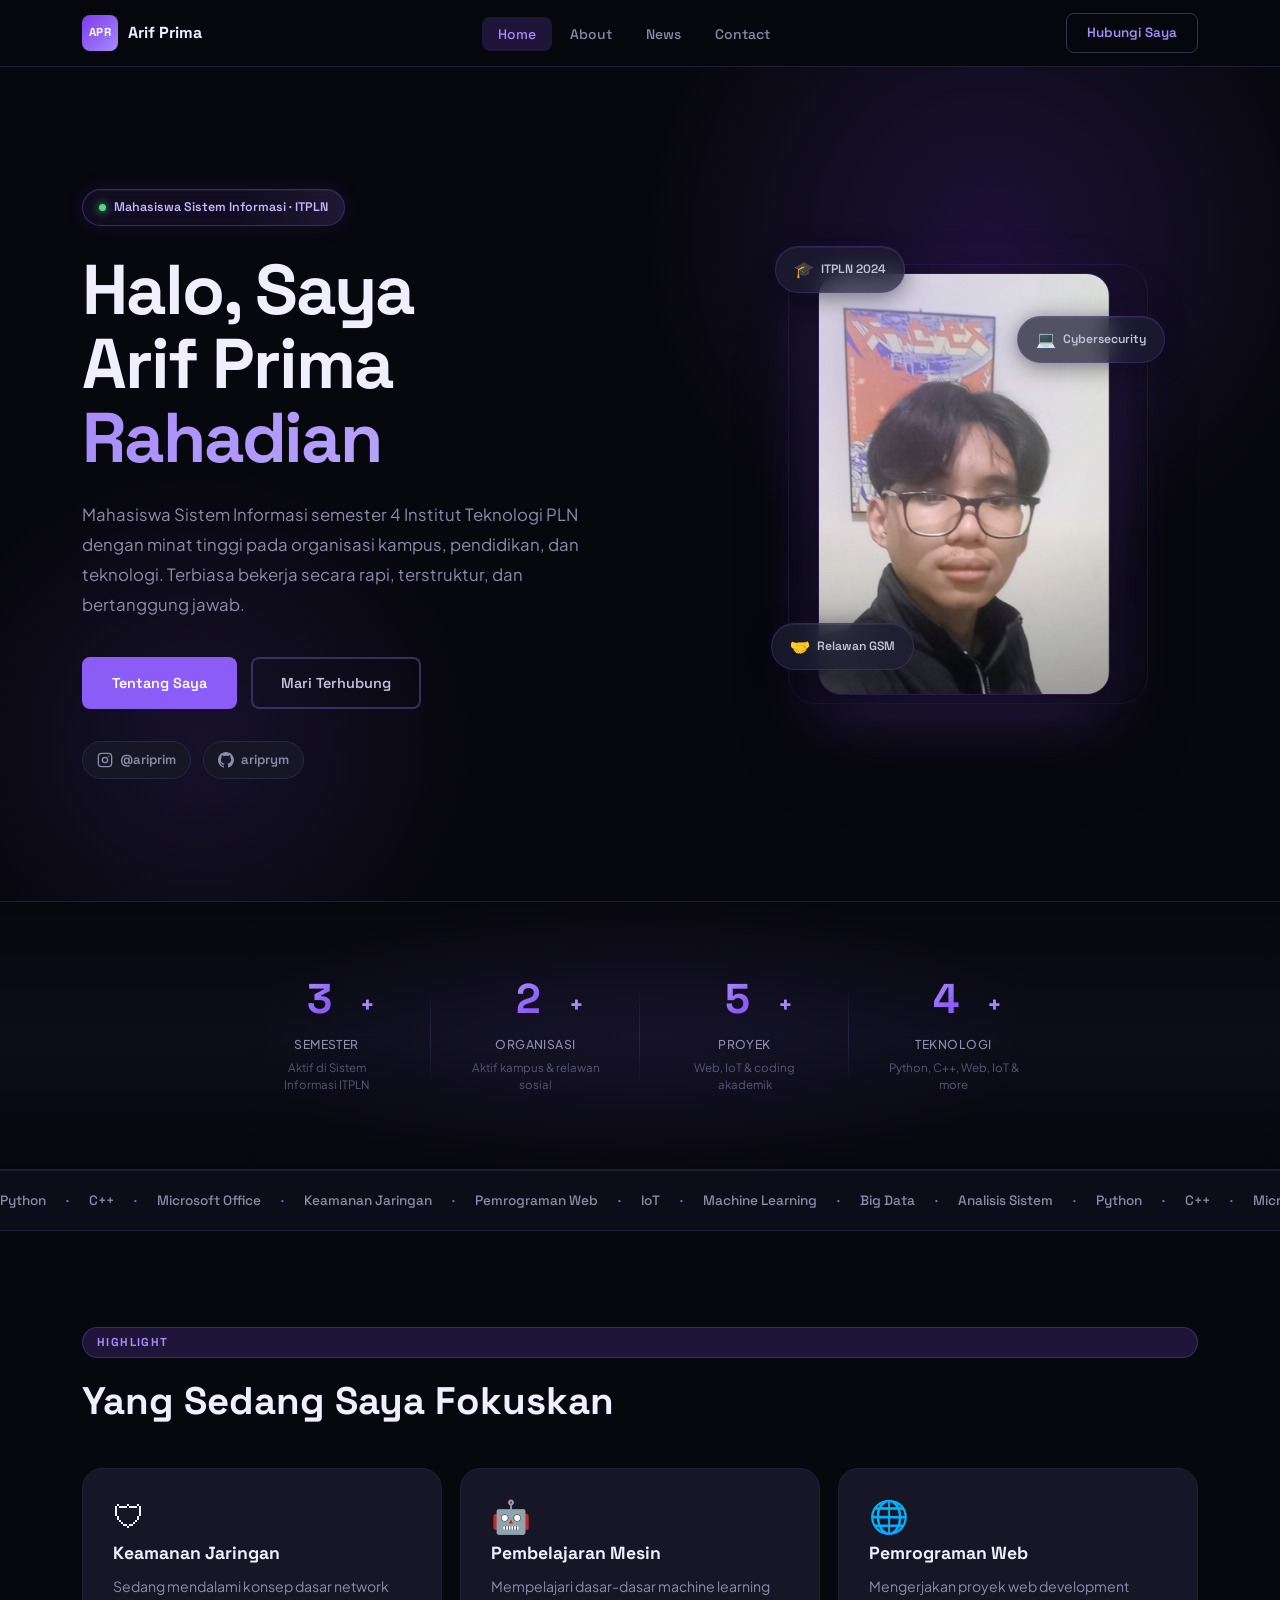
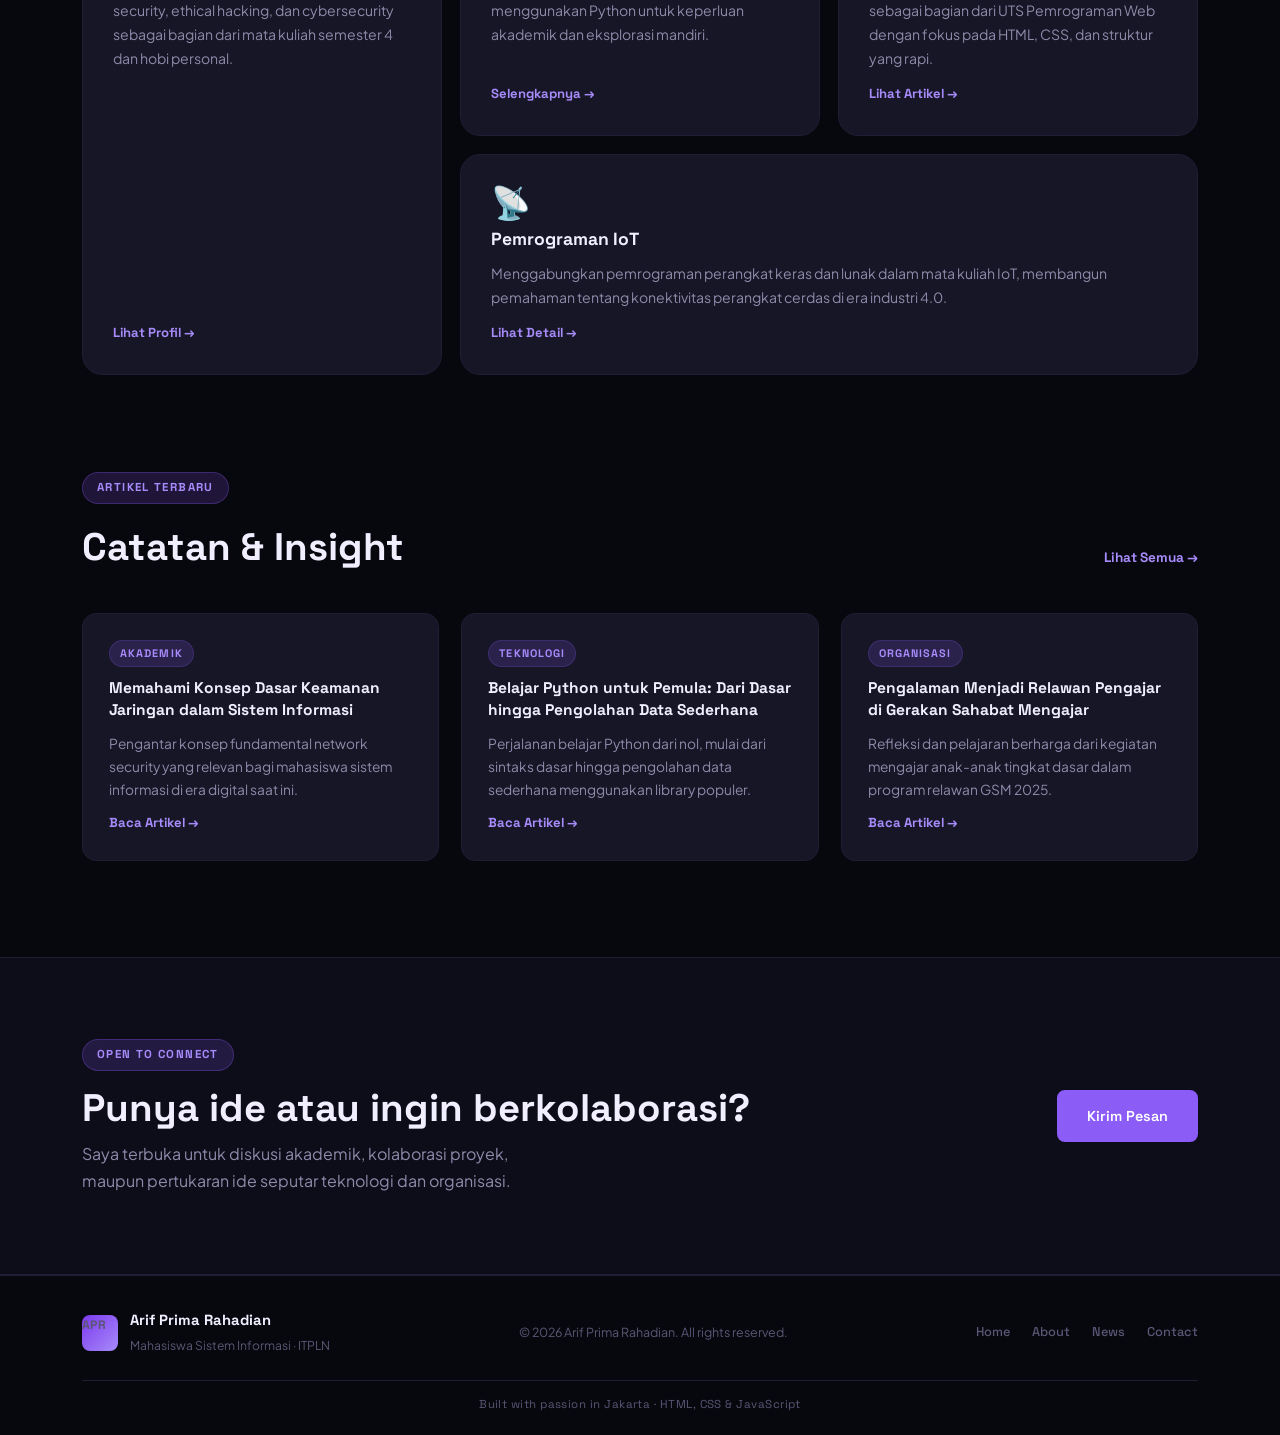
==== index.html @ fb3cb08e "Initial portfolio deployment" ====
<!DOCTYPE html>
<html lang="id">
<head>
  <meta charset="UTF-8" />
  <meta name="viewport" content="width=device-width, initial-scale=1.0" />
  <meta name="description" content="Personal website Arif Prima Rahadian — Mahasiswa Sistem Informasi ITPLN. Portfolio, artikel teknologi, dan kontak." />
  <meta name="keywords" content="Arif Prima Rahadian, Sistem Informasi, ITPLN, Cybersecurity, Web Development, Portfolio" />
  <meta name="author" content="Arif Prima Rahadian" />
  <meta name="theme-color" content="#8b5cf6" />
  <meta property="og:title" content="Arif Prima Rahadian — Personal Profile" />
  <meta property="og:description" content="Mahasiswa Sistem Informasi ITPLN dengan minat pada cybersecurity, IoT, dan web development." />
  <meta property="og:type" content="website" />
  <title>Arif Prima Rahadian — Personal Profile</title>
  <link rel="stylesheet" href="style.css" />
  <link rel="preconnect" href="https://fonts.googleapis.com" />
  <link rel="preconnect" href="https://fonts.gstatic.com" crossorigin />
  <link href="https://fonts.googleapis.com/css2?family=Plus+Jakarta+Sans:ital,wght@0,300;0,400;0,500;0,600;0,700;0,800;1,400&family=Space+Grotesk:wght@300;400;500;600;700&display=swap" rel="stylesheet" />
  <link rel="icon" href="data:image/svg+xml,%3Csvg xmlns='http://www.w3.org/2000/svg' viewBox='0 0 100 100'%3E%3Crect width='100' height='100' rx='20' fill='%238b5cf6'/%3E%3Ctext x='50' y='68' text-anchor='middle' font-family='Arial,sans-serif' font-weight='700' font-size='42' fill='%23fff'%3EAPR%3C/text%3E%3C/svg%3E" />
</head>
<body>

  <nav class="navbar">
    <div class="nav-container">
      <a href="index.html" class="nav-brand">
        <span class="brand-icon">APR</span>
        <span class="brand-name">Arif Prima</span>
      </a>
      <ul class="nav-menu" id="navMenu">
        <li><a href="index.html" class="nav-link active">Home</a></li>
        <li><a href="about.html" class="nav-link">About</a></li>
        <li><a href="news.html" class="nav-link">News</a></li>
        <li><a href="contact.html" class="nav-link">Contact</a></li>
      </ul>
      <div class="nav-actions">
        <a href="contact.html" class="nav-btn">Hubungi Saya</a>
        <button class="menu-toggle" id="menuToggle" aria-label="Toggle menu" aria-expanded="false">
          <span></span>
          <span></span>
          <span></span>
        </button>
      </div>
    </div>
  </nav>

  <main>

    <section class="hero">
      <div class="hero-container">
        <div class="hero-left">
          <div class="hero-badge">
            <span class="badge-dot"></span>
            Mahasiswa Sistem Informasi &middot; ITPLN
          </div>
          <h1 class="hero-heading">
            <span class="hero-name">Halo, Saya</span>
            <span class="hero-name">Arif Prima</span>
            <span class="hero-name-accent">Rahadian</span>
          </h1>
          <p class="hero-bio">
            Mahasiswa Sistem Informasi semester 4 Institut Teknologi PLN dengan minat tinggi pada organisasi kampus, pendidikan, dan teknologi. Terbiasa bekerja secara rapi, terstruktur, dan bertanggung jawab.
          </p>
          <div class="hero-cta">
            <a href="about.html" class="btn-primary">Tentang Saya</a>
            <a href="contact.html" class="btn-outline">Mari Terhubung</a>
          </div>
          <div class="hero-social">
            <a href="https://www.instagram.com/ariprim/" target="_blank" rel="noopener noreferrer" class="social-chip" aria-label="Instagram @ariprim">
              <svg width="16" height="16" viewBox="0 0 24 24" fill="none" stroke="currentColor" stroke-width="2"><rect x="2" y="2" width="20" height="20" rx="5" ry="5"/><circle cx="12" cy="12" r="4"/><circle cx="17.5" cy="6.5" r="1" fill="currentColor" stroke="none"/></svg>
              @ariprim
            </a>
            <a href="https://github.com/ariprym" target="_blank" rel="noopener noreferrer" class="social-chip" aria-label="GitHub ariprym">
              <svg width="16" height="16" viewBox="0 0 24 24" fill="currentColor"><path d="M12 0C5.374 0 0 5.373 0 12c0 5.302 3.438 9.8 8.207 11.387.599.111.793-.261.793-.577v-2.234c-3.338.726-4.033-1.416-4.033-1.416-.546-1.387-1.333-1.756-1.333-1.756-1.089-.745.083-.729.083-.729 1.205.084 1.839 1.237 1.839 1.237 1.07 1.834 2.807 1.304 3.492.997.107-.775.418-1.305.762-1.604-2.665-.305-5.467-1.334-5.467-5.931 0-1.311.469-2.381 1.236-3.221-.124-.303-.535-1.524.117-3.176 0 0 1.008-.322 3.301 1.23A11.509 11.509 0 0 1 12 5.803c1.02.005 2.047.138 3.006.404 2.291-1.552 3.297-1.23 3.297-1.23.653 1.653.242 2.874.118 3.176.77.84 1.235 1.911 1.235 3.221 0 4.609-2.807 5.624-5.479 5.921.43.372.823 1.102.823 2.222v3.293c0 .319.192.694.801.576C20.566 21.797 24 17.3 24 12c0-6.627-5.373-12-12-12z"/></svg>
              ariprym
            </a>
          </div>
        </div>
        <div class="hero-right">
          <div class="hero-card-wrap">
            <div class="profile-image-box">
              <img src="profile.jpeg" alt="Foto Arif Prima Rahadian">
            </div>
            <div class="floating-card fc-1">
              <span>&#127891;</span> ITPLN 2024
            </div>
            <div class="floating-card fc-2">
              <span>&#128187;</span> Cybersecurity
            </div>
            <div class="floating-card fc-3">
              <span>&#129309;</span> Relawan GSM
            </div>
          </div>
        </div>
      </div>
    </section>

    <!-- ── STATS SECTION ── -->
    <section class="stats-section" aria-label="Statistik singkat">
      <div class="stats-grid">

        <div class="stat-item">
          <div>
            <span class="stat-number" data-target="4">0</span><span class="stat-suffix">+</span>
          </div>
          <span class="stat-label">Semester</span>
          <span class="stat-desc">Aktif di Sistem Informasi ITPLN</span>
        </div>

        <div class="stat-item">
          <div>
            <span class="stat-number" data-target="3">0</span><span class="stat-suffix">+</span>
          </div>
          <span class="stat-label">Organisasi</span>
          <span class="stat-desc">Aktif kampus &amp; relawan sosial</span>
        </div>

        <div class="stat-item">
          <div>
            <span class="stat-number" data-target="6">0</span><span class="stat-suffix">+</span>
          </div>
          <span class="stat-label">Proyek</span>
          <span class="stat-desc">Web, IoT &amp; coding akademik</span>
        </div>

        <div class="stat-item">
          <div>
            <span class="stat-number" data-target="5">0</span><span class="stat-suffix">+</span>
          </div>
          <span class="stat-label">Teknologi</span>
          <span class="stat-desc">Python, C++, Web, IoT &amp; more</span>
        </div>

      </div>
    </section>

    <section class="marquee-section" aria-label="Skill marquee" aria-hidden="true">
      <div class="marquee-track">
        <div class="marquee-inner">
          <span>Python</span><span class="mx">&middot;</span>
          <span>C++</span><span class="mx">&middot;</span>
          <span>Microsoft Office</span><span class="mx">&middot;</span>
          <span>Keamanan Jaringan</span><span class="mx">&middot;</span>
          <span>Pemrograman Web</span><span class="mx">&middot;</span>
          <span>IoT</span><span class="mx">&middot;</span>
          <span>Machine Learning</span><span class="mx">&middot;</span>
          <span>Big Data</span><span class="mx">&middot;</span>
          <span>Analisis Sistem</span><span class="mx">&middot;</span>
          <span>Python</span><span class="mx">&middot;</span>
          <span>C++</span><span class="mx">&middot;</span>
          <span>Microsoft Office</span><span class="mx">&middot;</span>
          <span>Keamanan Jaringan</span><span class="mx">&middot;</span>
          <span>Pemrograman Web</span><span class="mx">&middot;</span>
          <span>IoT</span><span class="mx">&middot;</span>
          <span>Machine Learning</span><span class="mx">&middot;</span>
          <span>Big Data</span><span class="mx">&middot;</span>
          <span>Analisis Sistem</span><span class="mx">&middot;</span>
        </div>
      </div>
    </section>

    <section class="highlight-section">
      <div class="section-wrap">
        <div class="section-label-row">
          <span class="section-tag">Highlight</span>
          <h2 class="section-title">Yang Sedang Saya Fokuskan</h2>
        </div>
        <div class="highlight-grid">
          <div class="hl-card hl-big">
            <div class="hl-icon">&#128737;</div>
            <h3>Keamanan Jaringan</h3>
            <p>Sedang mendalami konsep dasar network security, ethical hacking, dan cybersecurity sebagai bagian dari mata kuliah semester 4 dan hobi personal.</p>
            <a href="about.html" class="card-arrow">Lihat Profil &rarr;</a>
          </div>
          <div class="hl-card">
            <div class="hl-icon">&#129302;</div>
            <h3>Pembelajaran Mesin</h3>
            <p>Mempelajari dasar-dasar machine learning menggunakan Python untuk keperluan akademik dan eksplorasi mandiri.</p>
            <a href="about.html" class="card-arrow">Selengkapnya &rarr;</a>
          </div>
          <div class="hl-card">
            <div class="hl-icon">&#127760;</div>
            <h3>Pemrograman Web</h3>
            <p>Mengerjakan proyek web development sebagai bagian dari UTS Pemrograman Web dengan fokus pada HTML, CSS, dan struktur yang rapi.</p>
            <a href="news.html" class="card-arrow">Lihat Artikel &rarr;</a>
          </div>
          <div class="hl-card hl-wide">
            <div class="hl-icon">&#128225;</div>
            <h3>Pemrograman IoT</h3>
            <p>Menggabungkan pemrograman perangkat keras dan lunak dalam mata kuliah IoT, membangun pemahaman tentang konektivitas perangkat cerdas di era industri 4.0.</p>
            <a href="about.html" class="card-arrow">Lihat Detail &rarr;</a>
          </div>
        </div>
      </div>
    </section>

    <section class="news-home-section">
      <div class="section-wrap">
        <div class="section-label-row with-link">
          <div>
            <span class="section-tag">Artikel Terbaru</span>
            <h2 class="section-title">Catatan &amp; Insight</h2>
          </div>
          <a href="news.html" class="link-all">Lihat Semua &rarr;</a>
        </div>
        <div class="news-home-grid">
          <article class="news-mini-card">
            <span class="news-tag">Akademik</span>
            <h4>Memahami Konsep Dasar Keamanan Jaringan dalam Sistem Informasi</h4>
            <p>Pengantar konsep fundamental network security yang relevan bagi mahasiswa sistem informasi di era digital saat ini.</p>
            <a href="news-detail.html" class="read-more">Baca Artikel &rarr;</a>
          </article>
          <article class="news-mini-card">
            <span class="news-tag">Teknologi</span>
            <h4>Belajar Python untuk Pemula: Dari Dasar hingga Pengolahan Data Sederhana</h4>
            <p>Perjalanan belajar Python dari nol, mulai dari sintaks dasar hingga pengolahan data sederhana menggunakan library populer.</p>
            <a href="news-detail.html" class="read-more">Baca Artikel &rarr;</a>
          </article>
          <article class="news-mini-card">
            <span class="news-tag">Organisasi</span>
            <h4>Pengalaman Menjadi Relawan Pengajar di Gerakan Sahabat Mengajar</h4>
            <p>Refleksi dan pelajaran berharga dari kegiatan mengajar anak-anak tingkat dasar dalam program relawan GSM 2025.</p>
            <a href="news-detail.html" class="read-more">Baca Artikel &rarr;</a>
          </article>
        </div>
      </div>
    </section>

    <section class="cta-band">
      <div class="cta-band-inner">
        <div>
          <span class="section-tag">Open to Connect</span>
          <h2>Punya ide atau ingin berkolaborasi?</h2>
          <p>Saya terbuka untuk diskusi akademik, kolaborasi proyek, maupun pertukaran ide seputar teknologi dan organisasi.</p>
        </div>
        <a href="contact.html" class="btn-primary">Kirim Pesan</a>
      </div>
    </section>

  </main>

  <footer class="footer">
    <div class="footer-container">
      <div class="footer-main">
        <div class="footer-brand">
          <span class="brand-icon">APR</span>
          <div>
            <strong>Arif Prima Rahadian</strong>
            <span>Mahasiswa Sistem Informasi &middot; ITPLN</span>
          </div>
        </div>
        <p class="footer-copy" id="footerCopy">&copy; 2026 Arif Prima Rahadian. All rights reserved.</p>
        <nav class="footer-nav" aria-label="Footer navigation">
          <a href="index.html">Home</a>
          <a href="about.html">About</a>
          <a href="news.html">News</a>
          <a href="contact.html">Contact</a>
        </nav>
      </div>
      <div class="footer-divider"></div>
      <div class="footer-bottom">
        <span class="footer-tagline">Built with passion in Jakarta &middot; HTML, CSS &amp; JavaScript</span>
      </div>
    </div>
  </footer>

  <script>
    (function () {
      'use strict';

      /* ── Mobile menu toggle ── */
      var menuToggle = document.getElementById('menuToggle');
      var navMenu    = document.getElementById('navMenu');

      if (menuToggle && navMenu) {
        menuToggle.addEventListener('click', function () {
          var isOpen = navMenu.classList.toggle('nav-menu-open');
          menuToggle.classList.toggle('menu-toggle-active');
          menuToggle.setAttribute('aria-expanded', isOpen ? 'true' : 'false');
        });

        navMenu.querySelectorAll('.nav-link').forEach(function (link) {
          link.addEventListener('click', function () {
            navMenu.classList.remove('nav-menu-open');
            menuToggle.classList.remove('menu-toggle-active');
            menuToggle.setAttribute('aria-expanded', 'false');
          });
        });

        /* Close menu on outside click */
        document.addEventListener('click', function (e) {
          if (!navMenu.contains(e.target) && !menuToggle.contains(e.target)) {
            navMenu.classList.remove('nav-menu-open');
            menuToggle.classList.remove('menu-toggle-active');
            menuToggle.setAttribute('aria-expanded', 'false');
          }
        });
      }

      /* ── Dynamic footer year ── */
      var yearEl = document.getElementById('footerCopy');
      if (yearEl) {
        yearEl.innerHTML = '&copy; ' + new Date().getFullYear() + ' Arif Prima Rahadian. All rights reserved.';
      }

      /* ── Animated stats counter ── */
      (function () {
        var counters = document.querySelectorAll('.stat-number[data-target]');
        if (!counters.length) return;

        var animated = false;

        function easeOut(t) { return 1 - Math.pow(1 - t, 3); }

        function animateCounter(el) {
          var target = parseInt(el.getAttribute('data-target'), 10);
          var duration = 1400;
          var start = null;

          function step(ts) {
            if (!start) start = ts;
            var elapsed = ts - start;
            var progress = Math.min(elapsed / duration, 1);
            el.textContent = Math.floor(easeOut(progress) * target);
            if (progress < 1) requestAnimationFrame(step);
            else el.textContent = target;
          }
          requestAnimationFrame(step);
        }

        function runCounters() {
          if (animated) return;
          animated = true;
          counters.forEach(function (el, i) {
            setTimeout(function () { animateCounter(el); }, i * 120);
          });
        }

        /* Trigger on IntersectionObserver — fires when stats section enters viewport */
        var section = document.querySelector('.stats-section');
        if (section && 'IntersectionObserver' in window) {
          var observer = new IntersectionObserver(function (entries) {
            if (entries[0].isIntersecting) {
              runCounters();
              observer.disconnect();
            }
          }, { threshold: 0.4 });
          observer.observe(section);
        } else {
          /* Fallback: run immediately */
          runCounters();
        }
      }());

    }());
  </script>

</body>
</html>
---- style.css ----
/* ============================================
   ARIF PRIMA RAHADIAN — PERSONAL WEBSITE
   Audited & Production-Ready — v2.0
   ============================================ */

/* ============================================
   ROOT VARIABLES
   ============================================ */
:root {
  --bg-900: #07070e;
  --bg-800: #0d0d1a;
  --bg-700: #121220;
  --bg-card: #161626;
  --bg-card-hover: #1b1b2e;
  --bg-elevated: #1e1e33;

  --purple-600: #7c3aed;
  --purple-500: #8b5cf6;
  --purple-400: #a78bfa;
  --purple-300: #c4b5fd;
  --purple-glow: rgba(139, 92, 246, 0.18);
  --purple-glow-strong: rgba(139, 92, 246, 0.35);

  --border: #1e1e35;
  --border-mid: #272744;
  --border-light: #32325a;

  --text-100: #f1eeff;
  --text-200: #c4c0dc;
  --text-300: #8f8aaa;
  --text-400: #5a5675;

  --font-head: 'Space Grotesk', sans-serif;
  --font-body: 'Plus Jakarta Sans', sans-serif;

  --r-sm: 8px;
  --r-md: 14px;
  --r-lg: 20px;
  --r-xl: 28px;
  --r-full: 9999px;

  --shadow-card: 0 4px 32px rgba(0,0,0,0.5);
  --shadow-purple: 0 0 40px rgba(139, 92, 246, 0.25);
  --transition: all 0.22s cubic-bezier(0.4, 0, 0.2, 1);
}

/* ============================================
   RESET & BASE
   ============================================ */
*, *::before, *::after {
  box-sizing: border-box;
  margin: 0;
  padding: 0;
}

html { scroll-behavior: smooth; }

body {
  background: var(--bg-900);
  color: var(--text-100);
  font-family: var(--font-body);
  font-size: 16px;
  line-height: 1.7;
  -webkit-font-smoothing: antialiased;
  -moz-osx-font-smoothing: grayscale;
  overflow-x: hidden;
}

a { color: inherit; text-decoration: none; }
ul { list-style: none; }
img { max-width: 100%; display: block; }
button { cursor: pointer; border: none; background: none; font-family: var(--font-body); }

h1, h2, h3, h4, h5 {
  font-family: var(--font-head);
  line-height: 1.18;
  color: var(--text-100);
}

em {
  font-style: italic;
  color: var(--purple-400);
}

code {
  font-family: 'Courier New', monospace;
  font-size: 0.87em;
  color: var(--purple-300);
  background: var(--bg-elevated);
  border: 1px solid var(--border-mid);
  padding: 2px 7px;
  border-radius: 5px;
}

/* ============================================
   KEYFRAME ANIMATIONS
   ============================================ */
@keyframes fadeInUp {
  from { opacity: 0; transform: translateY(16px); }
  to   { opacity: 1; transform: translateY(0); }
}

@keyframes pulse-dot {
  0%, 100% { opacity: 1; }
  50%       { opacity: 0.4; }
}

@keyframes spin-ring {
  to { transform: rotate(360deg); }
}

@keyframes float-y {
  0%, 100% { transform: translateY(0px); }
  50%       { transform: translateY(-9px); }
}

@keyframes marquee-scroll {
  0%   { transform: translateX(0); }
  100% { transform: translateX(-50%); }
}

/* Hero float animation — subtle, 6s, gentle lift */
@keyframes hero-float {
  0%, 100% { transform: translateY(0px); }
  50%       { transform: translateY(-10px); }
}

/* Glow pulse — breathing effect on the glow ring */
@keyframes glow-breathe {
  0%, 100% { opacity: 0.55; transform: scale(1); }
  50%       { opacity: 0.85; transform: scale(1.04); }
}

/* Hero entrance stagger */
@keyframes hero-slide-in {
  from { opacity: 0; transform: translateX(28px); }
  to   { opacity: 1; transform: translateX(0); }
}

/* Shimmer sweep for badge */
@keyframes badge-shimmer {
  0%   { background-position: -200% center; }
  100% { background-position: 200% center; }
}

/* ============================================
   LAYOUT WRAPPER
   ============================================ */
.section-wrap {
  max-width: 1180px;
  margin: 0 auto;
  padding: 0 32px;
}

/* ============================================
   BUTTONS
   ============================================ */
.btn-primary {
  display: inline-flex;
  align-items: center;
  justify-content: center;
  gap: 8px;
  padding: 12px 28px;
  background: var(--purple-500);
  color: #fff;
  font-family: var(--font-head);
  font-weight: 600;
  font-size: 0.9rem;
  border-radius: var(--r-sm);
  border: 2px solid var(--purple-500);
  transition: var(--transition);
  cursor: pointer;
  text-decoration: none;
}

.btn-primary:hover {
  background: var(--purple-400);
  border-color: var(--purple-400);
  transform: translateY(-2px);
  box-shadow: var(--shadow-purple);
  color: #fff;
}

.btn-primary:active { transform: translateY(0); }

.btn-outline {
  display: inline-flex;
  align-items: center;
  justify-content: center;
  gap: 8px;
  padding: 12px 28px;
  background: transparent;
  color: var(--text-200);
  font-family: var(--font-head);
  font-weight: 600;
  font-size: 0.9rem;
  border-radius: var(--r-sm);
  border: 2px solid var(--border-light);
  transition: var(--transition);
  cursor: pointer;
  text-decoration: none;
}

.btn-outline:hover {
  border-color: var(--purple-500);
  color: var(--purple-400);
  background: var(--purple-glow);
}

.btn-outline:active { transform: translateY(0); }

.btn-outline:disabled {
  opacity: 0.5;
  cursor: not-allowed;
}

/* ============================================
   LABELS & TAGS
   ============================================ */
.section-tag {
  display: inline-block;
  font-family: var(--font-head);
  font-size: 0.72rem;
  font-weight: 700;
  letter-spacing: 0.12em;
  text-transform: uppercase;
  color: var(--purple-400);
  background: var(--purple-glow);
  border: 1px solid rgba(139, 92, 246, 0.28);
  padding: 5px 14px;
  border-radius: var(--r-full);
  margin-bottom: 14px;
}

.section-title {
  font-size: clamp(1.75rem, 3vw, 2.5rem);
  color: var(--text-100);
  margin-top: 6px;
}

/* Section label row */
.section-label-row {
  margin-bottom: 44px;
  display: flex;
  flex-direction: column;
  position: relative;
}

.section-label-row.with-link {
  flex-direction: row;
  justify-content: space-between;
  align-items: flex-end;
}

/* link-all */
.link-all {
  font-family: var(--font-head);
  font-size: 0.85rem;
  font-weight: 700;
  color: var(--purple-400);
  transition: var(--transition);
  align-self: flex-end;
  white-space: nowrap;
}

.link-all:hover { color: var(--purple-300); }

.news-tag {
  display: inline-block;
  font-family: var(--font-head);
  font-size: 0.68rem;
  font-weight: 700;
  letter-spacing: 0.1em;
  text-transform: uppercase;
  color: var(--purple-400);
  background: var(--purple-glow);
  padding: 3px 10px;
  border-radius: var(--r-full);
  width: fit-content;
  border: 1px solid rgba(139,92,246,0.2);
}

/* ============================================
   NAVBAR
   ============================================ */
.navbar {
  position: sticky;
  top: 0;
  z-index: 999;
  background: rgba(7, 7, 14, 0.88);
  backdrop-filter: blur(22px);
  -webkit-backdrop-filter: blur(22px);
  border-bottom: 1px solid var(--border);
}

.nav-container {
  max-width: 1180px;
  margin: 0 auto;
  padding: 0 32px;
  height: 66px;
  display: flex;
  align-items: center;
  justify-content: space-between;
  gap: 24px;
}

.nav-brand {
  display: flex;
  align-items: center;
  gap: 10px;
  flex-shrink: 0;
  text-decoration: none;
}

.brand-icon {
  width: 36px;
  height: 36px;
  background: linear-gradient(135deg, var(--purple-600), var(--purple-400));
  border-radius: var(--r-sm);
  display: flex;
  align-items: center;
  justify-content: center;
  font-family: var(--font-head);
  font-size: 0.72rem;
  font-weight: 700;
  color: #fff;
  letter-spacing: 0.04em;
  flex-shrink: 0;
}

.brand-name {
  font-family: var(--font-head);
  font-size: 1rem;
  font-weight: 700;
  color: var(--text-100);
  transition: var(--transition);
}

.nav-brand:hover .brand-name { color: var(--purple-400); }

.nav-menu {
  display: flex;
  align-items: center;
  gap: 2px;
  flex: 1;
  justify-content: center;
}

.nav-link {
  font-family: var(--font-head);
  font-size: 0.87rem;
  font-weight: 500;
  color: var(--text-300);
  padding: 8px 16px;
  border-radius: var(--r-sm);
  transition: var(--transition);
  text-decoration: none;
}

.nav-link:hover {
  color: var(--text-100);
  background: var(--bg-card);
}

.nav-link.active {
  color: var(--purple-400);
  background: var(--purple-glow);
}

.nav-actions {
  display: flex;
  align-items: center;
  gap: 14px;
  flex-shrink: 0;
}

.nav-btn {
  font-family: var(--font-head);
  font-size: 0.84rem;
  font-weight: 600;
  color: var(--purple-400);
  padding: 8px 20px;
  border: 1.5px solid var(--border-light);
  border-radius: var(--r-sm);
  white-space: nowrap;
  transition: var(--transition);
  text-decoration: none;
}

.nav-btn:hover {
  background: var(--purple-500);
  border-color: var(--purple-500);
  color: #fff;
  box-shadow: var(--shadow-purple);
}

/* ============================================
   MOBILE MENU TOGGLE
   ============================================ */
.menu-toggle {
  display: none;
  flex-direction: column;
  justify-content: center;
  gap: 5px;
  width: 36px;
  height: 36px;
  padding: 6px;
  border-radius: var(--r-sm);
  border: 1.5px solid var(--border-mid);
  background: transparent;
  transition: var(--transition);
  flex-shrink: 0;
}

.menu-toggle:hover {
  border-color: var(--purple-500);
  background: var(--purple-glow);
}

.menu-toggle span {
  display: block;
  width: 100%;
  height: 2px;
  background: var(--text-200);
  border-radius: 2px;
  transition: var(--transition);
  transform-origin: center;
}

.menu-toggle-active span:nth-child(1) { transform: translateY(7px) rotate(45deg); }
.menu-toggle-active span:nth-child(2) { opacity: 0; transform: scaleX(0); }
.menu-toggle-active span:nth-child(3) { transform: translateY(-7px) rotate(-45deg); }

/* ============================================
   HERO SECTION
   ============================================ */
.hero {
  min-height: calc(100vh - 66px);
  display: flex;
  align-items: center;
  position: relative;
  overflow: hidden;
}

.hero::before {
  content: '';
  position: absolute;
  top: -180px;
  right: -60px;
  width: 700px;
  height: 700px;
  background: radial-gradient(circle, rgba(124,58,237,0.18) 0%, rgba(139,92,246,0.06) 45%, transparent 70%);
  pointer-events: none;
  z-index: 0;
  animation: glow-breathe 8s ease-in-out infinite;
}

.hero::after {
  content: '';
  position: absolute;
  bottom: -120px;
  left: -80px;
  width: 560px;
  height: 560px;
  background: radial-gradient(circle, rgba(139,92,246,0.12) 0%, transparent 70%);
  pointer-events: none;
  z-index: 0;
}

.hero-container {
  max-width: 1180px;
  margin: 0 auto;
  padding: 80px 32px;
  display: grid;
  grid-template-columns: 1fr 460px;
  gap: 80px;
  align-items: center;
  width: 100%;
  position: relative;
  z-index: 1;
}

.hero-badge {
  display: inline-flex;
  align-items: center;
  gap: 8px;
  font-family: var(--font-head);
  font-size: 0.78rem;
  font-weight: 600;
  color: var(--purple-300);
  background: rgba(139, 92, 246, 0.08);
  border: 1px solid rgba(139,92,246,0.35);
  padding: 7px 16px;
  border-radius: var(--r-full);
  margin-bottom: 28px;
  width: fit-content;
  backdrop-filter: blur(12px);
  -webkit-backdrop-filter: blur(12px);
  box-shadow: 0 0 20px rgba(139,92,246,0.12), inset 0 1px 0 rgba(255,255,255,0.05);
  position: relative;
  overflow: hidden;
}

.hero-badge::after {
  content: '';
  position: absolute;
  inset: 0;
  background: linear-gradient(
    105deg,
    transparent 30%,
    rgba(196,181,253,0.07) 50%,
    transparent 70%
  );
  background-size: 200% 100%;
  animation: badge-shimmer 4s ease-in-out infinite;
  pointer-events: none;
}

.badge-dot {
  width: 7px;
  height: 7px;
  background: #4ade80;
  border-radius: 50%;
  box-shadow: 0 0 8px #4ade80;
  animation: pulse-dot 2s ease-in-out infinite;
  flex-shrink: 0;
}

.hero-heading {
  font-size: clamp(2.8rem, 5.5vw, 5rem);
  font-weight: 700;
  letter-spacing: -0.03em;
  line-height: 1.05;
  margin-bottom: 24px;
}

.hero-name { color: var(--text-100); display: block; }

.hero-name-accent {
  background: linear-gradient(135deg, var(--purple-400), var(--purple-300));
  -webkit-background-clip: text;
  -webkit-text-fill-color: transparent;
  background-clip: text;
  display: block;
}

.hero-bio {
  font-size: 1.05rem;
  color: var(--text-300);
  max-width: 520px;
  line-height: 1.8;
  margin-bottom: 36px;
}

.hero-cta {
  display: flex;
  gap: 14px;
  flex-wrap: wrap;
  margin-bottom: 32px;
}

.hero-social {
  display: flex;
  gap: 12px;
  flex-wrap: wrap;
}

.social-chip {
  display: inline-flex;
  align-items: center;
  gap: 7px;
  font-family: var(--font-head);
  font-size: 0.82rem;
  font-weight: 600;
  color: var(--text-300);
  background: var(--bg-card);
  border: 1px solid var(--border-mid);
  padding: 7px 14px;
  border-radius: var(--r-full);
  transition: var(--transition);
  text-decoration: none;
}

.social-chip:hover {
  border-color: var(--purple-500);
  color: var(--purple-400);
  background: var(--purple-glow);
}

.social-chip svg { flex-shrink: 0; }

/* Hero right card */
.hero-right {
  position: relative;
  display: flex;
  justify-content: center;
  align-items: center;
}

.hero-card-wrap {
  position: relative;
  padding: 48px 56px 48px 48px;
}

/* Outer glow ring behind the photo */
.hero-card-wrap::before {
  content: '';
  position: absolute;

  top: 50%;
  left: 50%;
  transform: translate(-50%, -50%);

  width: 320px;
  height: 400px;

  border-radius: 24px;

  background: radial-gradient(
    ellipse at center,
    rgba(139,92,246,0.28) 0%,
    transparent 70%
  );

  filter: blur(28px);

  z-index: 0;

  animation: glow-breathe 6s ease-in-out infinite;

  pointer-events: none;
}

/* Grid transparan belakang */
.hero-card-wrap::after {
  content: '';
  position: absolute;

  top: 50%;
  left: 50%;

  transform: translate(-50%, -50%);

  width: 360px;
  height: 440px;

  border-radius: 28px;

  border: 1px solid rgba(139,92,246,0.12);

  z-index: 0;

  pointer-events: none;
}

/* FOTO PROFILE */
.profile-image-box {
  width: 290px;
  height: 420px;

  border-radius: 22px;

  overflow: hidden;

  position: relative;

  z-index: 1;

  margin: auto;

  box-shadow:
    0 0 0 1px rgba(139,92,246,0.18),
    0 8px 24px rgba(0,0,0,0.5),
    0 24px 64px rgba(138,92,246,0.28),
    0 48px 80px rgba(0,0,0,0.4);

  animation:
    hero-float 6s ease-in-out infinite,
    hero-slide-in 0.7s cubic-bezier(0.16, 1, 0.3, 1) both;

  transition: box-shadow 0.4s ease;
}

/* Purple overlay */
.profile-image-box::before {
  content: '';

  position: absolute;

  inset: 0;

  background:
    radial-gradient(
      circle at 25% 20%,
      rgba(139,92,246,0.18),
      transparent 55%
    );

  pointer-events: none;

  z-index: 2;

  border-radius: 22px;
}

/* Bottom vignette */
.profile-image-box::after {
  content: '';

  position: absolute;

  bottom: 0;
  left: 0;
  right: 0;

  height: 40%;

  background:
    linear-gradient(
      to top,
      rgba(7,7,14,0.25),
      transparent
    );

  pointer-events: none;

  z-index: 2;

  border-radius: 0 0 22px 22px;
}

.profile-image-box:hover {
  box-shadow:
    0 0 0 1px rgba(139,92,246,0.3),
    0 8px 24px rgba(0,0,0,0.5),
    0 30px 80px rgba(138,92,246,0.45),
    0 60px 100px rgba(0,0,0,0.4);
}

/* FOTO */
.profile-image-box img {
  width: 100%;
  height: 100%;

  object-fit: cover;

  object-position: center 15%;

  display: block;

  transition:
    transform 0.5s cubic-bezier(0.16, 1, 0.3, 1);

  will-change: transform;
}

.profile-image-box:hover img {
  transform: scale(1.06);
}

.profile-info {
  text-align: center;
  display: flex;
  flex-direction: column;
  gap: 4px;
}

.profile-info strong {
  font-family: var(--font-head);
  font-size: 1.05rem;
  font-weight: 700;
  color: var(--text-100);
}

.profile-info span {
  font-size: 0.82rem;
  color: var(--text-300);
}

.profile-tags {
  display: flex;
  flex-wrap: wrap;
  gap: 8px;
  justify-content: center;
}

.ptag {
  font-family: var(--font-head);
  font-size: 0.72rem;
  font-weight: 600;
  color: var(--purple-300);
  background: var(--purple-glow);
  border: 1px solid rgba(139,92,246,0.25);
  padding: 4px 12px;
  border-radius: var(--r-full);
}

.profile-stats {
  display: flex;
  align-items: center;
  gap: 20px;
  width: 100%;
  justify-content: center;
  padding-top: 16px;
  border-top: 1px solid var(--border);
}

.pstat {
  display: flex;
  flex-direction: column;
  align-items: center;
  gap: 3px;
}

.pstat-num {
  font-family: var(--font-head);
  font-size: 1.6rem;
  font-weight: 700;
  color: var(--purple-400);
  line-height: 1;
}

.pstat-label {
  font-size: 0.72rem;
  color: var(--text-400);
  text-align: center;
}

.pstat-divider {
  width: 1px;
  height: 36px;
  background: var(--border);
  flex-shrink: 0;
}

.floating-card {
  position: absolute;
  background: rgba(30, 30, 51, 0.72);
  border: 1px solid rgba(139,92,246,0.22);
  border-radius: var(--r-full);
  padding: 9px 18px;
  font-family: var(--font-head);
  font-size: 0.76rem;
  font-weight: 600;
  color: var(--text-200);
  white-space: nowrap;
  box-shadow:
    0 4px 24px rgba(0,0,0,0.45),
    0 0 12px rgba(139,92,246,0.1),
    inset 0 1px 0 rgba(255,255,255,0.06);
  display: flex;
  align-items: center;
  gap: 7px;
  animation: float-y 3.5s ease-in-out infinite;
  z-index: 3;
  pointer-events: none;
  backdrop-filter: blur(12px);
  -webkit-backdrop-filter: blur(12px);
}

.floating-card span { font-size: 1rem; }

/* Repositioned to account for new padding on hero-card-wrap */
.fc-1 { top: 20px; left: 4px; animation-delay: 0s; }
.fc-2 { top: 90px; right: 0px; animation-delay: 1.2s; }
.fc-3 { bottom: 72px; left: 0px; animation-delay: 2.4s; }

/* ============================================
   STATS SECTION
   ============================================ */
.stats-section {
  padding: 56px 0;
  position: relative;
  overflow: hidden;
  background: linear-gradient(180deg, var(--bg-900) 0%, var(--bg-800) 50%, var(--bg-900) 100%);
  border-top: 1px solid var(--border);
  border-bottom: 1px solid var(--border);
}

/* Subtle radial glow in background */
.stats-section::before {
  content: '';
  position: absolute;
  top: 50%;
  left: 50%;
  transform: translate(-50%, -50%);
  width: 800px;
  height: 300px;
  background: radial-gradient(ellipse, rgba(139,92,246,0.07) 0%, transparent 70%);
  pointer-events: none;
}

.stats-grid {
  display: grid;
  grid-template-columns: repeat(4, 1fr);
  gap: 0;
  position: relative;
  z-index: 1;
  max-width: 900px;
  margin: 0 auto;
  padding: 0 32px;
}

.stat-item {
  display: flex;
  flex-direction: column;
  align-items: center;
  gap: 6px;
  padding: 20px 16px;
  position: relative;
  text-align: center;
}

/* Vertical divider between items */
.stat-item:not(:last-child)::after {
  content: '';
  position: absolute;
  right: 0;
  top: 20%;
  height: 60%;
  width: 1px;
  background: linear-gradient(to bottom, transparent, var(--border-mid), transparent);
}

.stat-number {
  font-family: var(--font-head);
  font-size: 2.6rem;
  font-weight: 700;
  line-height: 1;
  background: linear-gradient(135deg, var(--purple-300) 0%, var(--purple-500) 60%, #a855f7 100%);
  -webkit-background-clip: text;
  -webkit-text-fill-color: transparent;
  background-clip: text;
  letter-spacing: -0.03em;
  /* Prevent layout shift during count animation */
  min-width: 3ch;
  display: inline-block;
}

.stat-suffix {
  font-family: var(--font-head);
  font-size: 1.5rem;
  font-weight: 700;
  background: linear-gradient(135deg, var(--purple-300), var(--purple-500));
  -webkit-background-clip: text;
  -webkit-text-fill-color: transparent;
  background-clip: text;
  letter-spacing: -0.02em;
  margin-left: 1px;
}

.stat-label {
  font-family: var(--font-body);
  font-size: 0.76rem;
  font-weight: 500;
  color: var(--text-300);
  letter-spacing: 0.04em;
  text-transform: uppercase;
  margin-top: 2px;
}

.stat-desc {
  font-family: var(--font-body);
  font-size: 0.72rem;
  color: var(--text-400);
  line-height: 1.4;
  max-width: 130px;
}

/* Hover lift on each stat */
.stat-item {
  transition: transform 0.25s ease;
  cursor: default;
}

.stat-item:hover {
  transform: translateY(-4px);
}

.stat-item:hover .stat-number,
.stat-item:hover .stat-suffix {
  filter: brightness(1.15);
}

/* Responsive */
@media (max-width: 640px) {
  .stats-grid {
    grid-template-columns: repeat(2, 1fr);
    gap: 0;
  }

  .stat-item:nth-child(2)::after { display: none; }
  .stat-item:nth-child(3) {
    border-top: 1px solid var(--border);
  }
  .stat-item:nth-child(4) {
    border-top: 1px solid var(--border);
  }

  .stat-number { font-size: 2.2rem; }
}

@media (max-width: 380px) {
  .stat-number { font-size: 1.9rem; }
  .stat-label { font-size: 0.68rem; }
}
.marquee-section {
  border-top: 1px solid var(--border);
  border-bottom: 1px solid var(--border);
  background: var(--bg-800);
  overflow: hidden;
  padding: 18px 0;
}

.marquee-track { overflow: hidden; }

.marquee-inner {
  display: flex;
  gap: 20px;
  width: max-content;
  animation: marquee-scroll 28s linear infinite;
}

.marquee-inner span {
  font-family: var(--font-head);
  font-size: 0.85rem;
  font-weight: 500;
  color: var(--text-300);
  white-space: nowrap;
}

.marquee-inner .mx { color: var(--purple-500); }

/* ============================================
   HIGHLIGHT SECTION (HOME)
   ============================================ */
.highlight-section { padding: 96px 0; }

.highlight-grid {
  display: grid;
  grid-template-columns: repeat(3, 1fr);
  grid-template-rows: auto auto;
  gap: 18px;
}

.hl-card {
  background: var(--bg-card);
  border: 1px solid var(--border);
  border-radius: var(--r-lg);
  padding: 30px;
  display: flex;
  flex-direction: column;
  gap: 12px;
  transition: var(--transition);
}

.hl-card:hover {
  background: var(--bg-card-hover);
  border-color: var(--border-light);
  transform: translateY(-4px);
  box-shadow: var(--shadow-card);
}

.hl-card.hl-big { grid-row: span 2; }
.hl-card.hl-wide { grid-column: span 2; }

.hl-icon { font-size: 2rem; line-height: 1; }

.hl-card h3 {
  font-family: var(--font-head);
  font-size: 1.1rem;
  font-weight: 700;
}

.hl-card p {
  font-size: 0.88rem;
  color: var(--text-300);
  flex: 1;
}

.card-arrow {
  font-family: var(--font-head);
  font-size: 0.82rem;
  font-weight: 700;
  color: var(--purple-400);
  transition: var(--transition);
  align-self: flex-start;
  text-decoration: none;
}

.card-arrow:hover {
  color: var(--purple-300);
  letter-spacing: 0.02em;
}

/* ============================================
   NEWS HOME SECTION
   ============================================ */
.news-home-section { padding: 0 0 96px; }

.news-home-grid {
  display: grid;
  grid-template-columns: repeat(3, 1fr);
  gap: 22px;
}

.news-mini-card {
  background: var(--bg-card);
  border: 1px solid var(--border);
  border-radius: var(--r-md);
  padding: 26px;
  display: flex;
  flex-direction: column;
  gap: 10px;
  transition: var(--transition);
}

.news-mini-card:hover {
  background: var(--bg-card-hover);
  border-color: var(--border-light);
  transform: translateY(-3px);
  box-shadow: var(--shadow-card);
}

.news-mini-card h4 {
  font-family: var(--font-head);
  font-size: 0.97rem;
  font-weight: 700;
  line-height: 1.45;
}

.news-mini-card p {
  font-size: 0.86rem;
  color: var(--text-300);
  flex: 1;
}

.read-more {
  font-family: var(--font-head);
  font-size: 0.82rem;
  font-weight: 700;
  color: var(--purple-400);
  transition: var(--transition);
  text-decoration: none;
}

.read-more:hover { color: var(--purple-300); }

/* ============================================
   CTA BAND
   ============================================ */
.cta-band {
  background: var(--bg-800);
  border-top: 1px solid var(--border);
  border-bottom: 1px solid var(--border);
}

.cta-band-inner {
  max-width: 1180px;
  margin: 0 auto;
  padding: 80px 32px;
  display: flex;
  align-items: center;
  justify-content: space-between;
  gap: 40px;
  flex-wrap: wrap;
}

.cta-band-inner h2 {
  font-size: clamp(1.6rem, 3vw, 2.4rem);
  margin-bottom: 10px;
}

.cta-band-inner p {
  color: var(--text-300);
  max-width: 480px;
}

/* ============================================
   FOOTER — IMPROVED
   ============================================ */
.footer {
  background: var(--bg-900);
  border-top: 1px solid var(--border);
}

.footer-container {
  max-width: 1180px;
  margin: 0 auto;
  padding: 0 32px;
}

.footer-main {
  display: flex;
  align-items: center;
  justify-content: space-between;
  flex-wrap: wrap;
  gap: 16px;
  padding: 32px 0 24px;
}

.footer-brand {
  display: flex;
  align-items: center;
  gap: 12px;
}

.footer-brand strong {
  display: block;
  font-family: var(--font-head);
  font-size: 0.92rem;
  font-weight: 700;
  color: var(--text-100);
}

.footer-brand span {
  display: block;
  font-size: 0.76rem;
  color: var(--text-400);
  margin-top: 2px;
}

.footer-copy {
  font-size: 0.78rem;
  color: var(--text-400);
}

.footer-nav {
  display: flex;
  gap: 22px;
}

.footer-nav a {
  font-family: var(--font-head);
  font-size: 0.8rem;
  font-weight: 500;
  color: var(--text-400);
  transition: var(--transition);
  position: relative;
  text-decoration: none;
}

.footer-nav a::after {
  content: '';
  position: absolute;
  bottom: -2px;
  left: 0;
  width: 0;
  height: 1px;
  background: var(--purple-400);
  transition: width 0.22s ease;
}

.footer-nav a:hover { color: var(--purple-400); }
.footer-nav a:hover::after { width: 100%; }

.footer-divider {
  height: 1px;
  background: var(--border);
}

.footer-bottom {
  display: flex;
  align-items: center;
  justify-content: center;
  padding: 14px 0 20px;
  gap: 8px;
}

.footer-tagline {
  font-size: 0.72rem;
  color: var(--text-400);
  font-family: var(--font-head);
  letter-spacing: 0.04em;
}

/* ============================================
   INNER PAGE HERO
   ============================================ */
.inner-hero {
  background: var(--bg-800);
  border-bottom: 1px solid var(--border);
  padding: 72px 0 64px;
}

.inner-title {
  font-size: clamp(2rem, 4.5vw, 3.8rem);
  font-weight: 700;
  letter-spacing: -0.025em;
  margin-top: 10px;
  margin-bottom: 18px;
}

.inner-subtitle {
  font-size: 1.02rem;
  color: var(--text-300);
  max-width: 560px;
  line-height: 1.78;
}

/* ============================================
   ABOUT PAGE
   ============================================ */
.about-profile-section { padding: 80px 0; }

.about-main-grid {
  display: grid;
  grid-template-columns: 280px 1fr;
  gap: 64px;
  align-items: start;
}

.about-avatar-col {
  display: flex;
  flex-direction: column;
  align-items: center;
  gap: 20px;
  position: sticky;
  top: 86px;
}

.big-avatar {
  width: 180px;
  height: 180px;
  border-radius: var(--r-xl);
  background: linear-gradient(135deg, var(--bg-elevated), var(--bg-700));
  border: 2px solid var(--border-mid);
  display: flex;
  align-items: center;
  justify-content: center;
  position: relative;
  box-shadow: var(--shadow-purple);
  overflow: visible;
}

.big-avatar span {
  font-family: var(--font-head);
  font-size: 3rem;
  font-weight: 700;
  color: var(--purple-400);
  position: relative;
  z-index: 1;
}

.big-avatar-ring {
  position: absolute;
  inset: -5px;
  border-radius: calc(var(--r-xl) + 5px);
  background: linear-gradient(135deg, var(--purple-600), transparent, var(--purple-400));
  opacity: 0.4;
  z-index: 0;
}

.about-chips {
  display: flex;
  flex-wrap: wrap;
  gap: 8px;
  justify-content: center;
}

.chip {
  font-family: var(--font-head);
  font-size: 0.72rem;
  font-weight: 600;
  color: var(--text-200);
  background: var(--bg-elevated);
  border: 1px solid var(--border-mid);
  padding: 5px 12px;
  border-radius: var(--r-full);
}

.about-contact-quick {
  display: flex;
  flex-direction: column;
  gap: 8px;
  width: 100%;
}

.quick-contact {
  display: flex;
  align-items: center;
  gap: 8px;
  font-size: 0.78rem;
  color: var(--text-300);
  padding: 9px 14px;
  background: var(--bg-card);
  border: 1px solid var(--border);
  border-radius: var(--r-sm);
  transition: var(--transition);
  word-break: break-all;
  text-decoration: none;
}

.quick-contact:hover {
  border-color: var(--purple-500);
  color: var(--purple-400);
  background: var(--purple-glow);
}

.quick-contact svg { flex-shrink: 0; }

.about-text-col h2 {
  font-size: 1.75rem;
  margin-bottom: 18px;
}

.about-text-col p {
  color: var(--text-300);
  margin-bottom: 16px;
  line-height: 1.82;
  font-size: 0.96rem;
}

.about-info-grid {
  margin-top: 30px;
  background: var(--bg-card);
  border: 1px solid var(--border);
  border-radius: var(--r-md);
  padding: 24px;
  display: grid;
  grid-template-columns: 1fr 1fr;
  gap: 14px;
}

.info-row {
  display: flex;
  flex-direction: column;
  gap: 3px;
}

.info-key {
  font-size: 0.7rem;
  font-weight: 700;
  text-transform: uppercase;
  letter-spacing: 0.1em;
  color: var(--text-400);
}

.info-val {
  font-family: var(--font-head);
  font-size: 0.88rem;
  font-weight: 600;
  color: var(--text-100);
}

.status-open { color: #4ade80; }

/* Skills Section */
.skills-section {
  background: var(--bg-800);
  border-top: 1px solid var(--border);
  border-bottom: 1px solid var(--border);
  padding: 80px 0;
}

.skills-block-grid {
  display: grid;
  grid-template-columns: repeat(2, 1fr);
  gap: 24px;
  margin-top: 12px;
}

.skill-block {
  background: var(--bg-card);
  border: 1px solid var(--border);
  border-radius: var(--r-lg);
  padding: 28px;
}

.skill-block-title {
  font-family: var(--font-head);
  font-size: 0.75rem;
  font-weight: 700;
  text-transform: uppercase;
  letter-spacing: 0.1em;
  color: var(--purple-400);
  margin-bottom: 22px;
}

.skill-bars { display: flex; flex-direction: column; gap: 16px; }
.bar-item { display: flex; flex-direction: column; gap: 7px; }

.bar-top {
  display: flex;
  justify-content: space-between;
  align-items: center;
}

.bar-top span:first-child {
  font-size: 0.88rem;
  font-weight: 500;
  color: var(--text-200);
}

.bar-top span:last-child {
  font-family: var(--font-head);
  font-size: 0.76rem;
  font-weight: 700;
  color: var(--purple-400);
}

.bar-track {
  height: 5px;
  background: var(--bg-elevated);
  border-radius: var(--r-full);
  overflow: hidden;
}

.bar-fill {
  height: 100%;
  background: linear-gradient(90deg, var(--purple-600), var(--purple-400));
  border-radius: var(--r-full);
  transition: width 0.6s ease;
}

.skill-tags-wrap {
  display: flex;
  flex-wrap: wrap;
  gap: 8px;
}

.skill-tag {
  font-family: var(--font-head);
  font-size: 0.76rem;
  font-weight: 600;
  color: var(--text-200);
  background: var(--bg-elevated);
  border: 1px solid var(--border-mid);
  padding: 5px 13px;
  border-radius: var(--r-full);
  transition: var(--transition);
}

.skill-tag:hover {
  border-color: var(--purple-500);
  color: var(--purple-300);
}

.skill-tag.interest {
  color: var(--purple-300);
  background: var(--purple-glow);
  border-color: rgba(139,92,246,0.28);
}

/* Education/Experience Timeline */
.education-exp-section { padding: 80px 0; }

.edu-exp-grid {
  display: grid;
  grid-template-columns: 1fr 1fr;
  gap: 64px;
}

.timeline { position: relative; padding-left: 28px; }

.timeline::before {
  content: '';
  position: absolute;
  left: 5px;
  top: 10px;
  bottom: 10px;
  width: 1px;
  background: var(--border-mid);
}

.tl-item { position: relative; margin-bottom: 40px; }
.tl-item:last-child { margin-bottom: 0; }

.tl-dot {
  position: absolute;
  left: -25px;
  top: 8px;
  width: 12px;
  height: 12px;
  border-radius: 50%;
  background: var(--purple-500);
  border: 3px solid var(--bg-900);
  box-shadow: 0 0 0 1.5px var(--purple-500);
}

.tl-body {
  background: var(--bg-card);
  border: 1px solid var(--border);
  border-radius: var(--r-md);
  padding: 24px;
  transition: var(--transition);
}

.tl-body:hover {
  border-color: var(--border-light);
  transform: translateX(4px);
}

.tl-year {
  display: block;
  font-family: var(--font-head);
  font-size: 0.72rem;
  font-weight: 700;
  text-transform: uppercase;
  letter-spacing: 0.08em;
  color: var(--purple-400);
  margin-bottom: 8px;
}

.tl-body h3 {
  font-family: var(--font-head);
  font-size: 1rem;
  font-weight: 700;
  margin-bottom: 4px;
}

.tl-place {
  font-size: 0.8rem;
  color: var(--text-400);
  margin-bottom: 10px;
  display: block;
}

.tl-body p {
  font-size: 0.86rem;
  color: var(--text-300);
  line-height: 1.7;
}

.tl-list {
  list-style: disc;
  padding-left: 18px;
  display: flex;
  flex-direction: column;
  gap: 6px;
}

.tl-list li {
  font-size: 0.84rem;
  color: var(--text-300);
  line-height: 1.65;
}

/* Cert & Hobi */
.cert-hobi-section {
  background: var(--bg-800);
  border-top: 1px solid var(--border);
  padding: 80px 0;
}

.cert-hobi-grid {
  display: grid;
  grid-template-columns: 1fr 1fr;
  gap: 48px;
}

.cert-card {
  background: var(--bg-card);
  border: 1px solid var(--border);
  border-radius: var(--r-md);
  padding: 26px;
  display: flex;
  gap: 18px;
  align-items: flex-start;
  position: relative;
  overflow: hidden;
  transition: var(--transition);
}

.cert-card:hover {
  border-color: var(--purple-500);
  box-shadow: 0 0 24px var(--purple-glow);
}

.cert-icon { font-size: 2.4rem; flex-shrink: 0; }

.cert-info h3 {
  font-family: var(--font-head);
  font-size: 0.95rem;
  font-weight: 700;
  margin-bottom: 6px;
  line-height: 1.4;
  padding-right: 60px;
}

.cert-info p {
  font-size: 0.82rem;
  color: var(--text-300);
  margin-bottom: 8px;
}

.cert-date {
  font-family: var(--font-head);
  font-size: 0.72rem;
  font-weight: 700;
  text-transform: uppercase;
  letter-spacing: 0.08em;
  color: var(--purple-400);
}

.cert-badge {
  position: absolute;
  top: 16px;
  right: 16px;
  font-family: var(--font-head);
  font-size: 0.65rem;
  font-weight: 700;
  text-transform: uppercase;
  letter-spacing: 0.1em;
  color: #4ade80;
  background: rgba(74,222,128,0.1);
  border: 1px solid rgba(74,222,128,0.3);
  padding: 3px 10px;
  border-radius: var(--r-full);
}

.hobi-grid {
  display: grid;
  grid-template-columns: 1fr 1fr;
  gap: 14px;
}

.hobi-item {
  display: flex;
  align-items: center;
  gap: 12px;
  background: var(--bg-card);
  border: 1px solid var(--border);
  border-radius: var(--r-md);
  padding: 16px 18px;
  transition: var(--transition);
}

.hobi-item:hover {
  border-color: var(--border-light);
  background: var(--bg-card-hover);
}

.hobi-icon { font-size: 1.5rem; flex-shrink: 0; }

.hobi-item span:last-child {
  font-size: 0.86rem;
  font-weight: 500;
  color: var(--text-200);
}

/* ============================================
   NEWS PAGE
   ============================================ */
.news-page-section { padding: 60px 0 96px; }

.news-filter-row {
  display: flex;
  flex-wrap: wrap;
  gap: 10px;
  margin-bottom: 44px;
}

.filter-pill {
  font-family: var(--font-head);
  font-size: 0.8rem;
  font-weight: 600;
  color: var(--text-300);
  background: var(--bg-card);
  border: 1px solid var(--border);
  padding: 7px 18px;
  border-radius: var(--r-full);
  transition: var(--transition);
  cursor: pointer;
  user-select: none;
  outline: none;
}

.filter-pill:hover {
  border-color: var(--purple-500);
  color: var(--purple-400);
  background: var(--purple-glow);
}

.filter-pill.active {
  background: var(--purple-500);
  border-color: var(--purple-500);
  color: #fff;
  box-shadow: 0 0 16px var(--purple-glow);
}

.filter-pill:focus-visible {
  outline: 2px solid var(--purple-400);
  outline-offset: 2px;
}

.filter-empty-msg {
  font-size: 0.92rem;
  color: var(--text-400);
  font-family: var(--font-head);
  padding: 40px 24px;
  text-align: center;
  width: 100%;
}

/* Featured news card */
.news-featured-card {
  display: grid;
  grid-template-columns: 1fr 1fr;
  background: var(--bg-card);
  border: 1px solid var(--border);
  border-radius: var(--r-xl);
  overflow: hidden;
  margin-bottom: 44px;
  transition: var(--transition);
}

.news-featured-card:hover {
  border-color: var(--border-light);
  box-shadow: var(--shadow-card);
}

.nfc-visual { overflow: hidden; }

.nfc-thumb {
  width: 100%;
  height: 100%;
  min-height: 280px;
  display: flex;
  flex-direction: column;
  align-items: center;
  justify-content: center;
  gap: 10px;
}

.nfc-thumb span { font-size: 4rem; }

.nfc-body {
  padding: 40px;
  display: flex;
  flex-direction: column;
  gap: 16px;
  justify-content: center;
}

.nfc-body h2 {
  font-size: 1.5rem;
  font-weight: 700;
  line-height: 1.3;
}

.nfc-body h2 a { text-decoration: none; transition: var(--transition); }
.nfc-body h2 a:hover { color: var(--purple-400); }

.nfc-body p {
  font-size: 0.9rem;
  color: var(--text-300);
  line-height: 1.75;
}

.nfc-meta {
  display: flex;
  align-items: center;
  gap: 8px;
  font-size: 0.78rem;
  color: var(--text-400);
}

/* News grid cards */
.news-cards-grid {
  display: grid;
  grid-template-columns: repeat(3, 1fr);
  gap: 22px;
  margin-bottom: 44px;
}

.news-card {
  background: var(--bg-card);
  border: 1px solid var(--border);
  border-radius: var(--r-md);
  overflow: hidden;
  transition: var(--transition);
  display: flex;
  flex-direction: column;
}

.news-card:hover {
  border-color: var(--border-light);
  transform: translateY(-4px);
  box-shadow: var(--shadow-card);
}

.nc-thumb {
  width: 100%;
  min-height: 140px;
  display: flex;
  align-items: center;
  justify-content: center;
  font-size: 3rem;
}

.nc-body {
  padding: 22px;
  display: flex;
  flex-direction: column;
  gap: 9px;
  flex: 1;
}

.nc-body h3 {
  font-family: var(--font-head);
  font-size: 0.97rem;
  font-weight: 700;
  line-height: 1.4;
}

.nc-body h3 a { text-decoration: none; transition: var(--transition); }
.nc-body h3 a:hover { color: var(--purple-400); }

.nc-body p {
  font-size: 0.84rem;
  color: var(--text-300);
  flex: 1;
}

.nc-meta {
  display: flex;
  align-items: center;
  gap: 8px;
  font-size: 0.76rem;
  color: var(--text-400);
}

.nc-link {
  font-family: var(--font-head);
  font-size: 0.8rem;
  font-weight: 700;
  color: var(--purple-400);
  transition: var(--transition);
  text-decoration: none;
}

.nc-link:hover { color: var(--purple-300); }

.dot-sep { color: var(--border-light); }

.load-more-row {
  text-align: center;
  padding-top: 8px;
}

/* Thumb color gradients */
.thumb-1 { background: linear-gradient(135deg, #1a1133, #2d1b69); }
.thumb-2 { background: linear-gradient(135deg, #0f2027, #1a3a4a); }
.thumb-3 { background: linear-gradient(135deg, #1a1a0f, #2d2d0f); }
.thumb-4 { background: linear-gradient(135deg, #0f1a2a, #1a2a3a); }
.thumb-5 { background: linear-gradient(135deg, #1a0f1a, #2a0f2a); }
.thumb-6 { background: linear-gradient(135deg, #0d0d1a, #1a0d2a); }
.thumb-7 { background: linear-gradient(135deg, #1a1a1a, #0d1a1a); }

/* ============================================
   ARTICLE / NEWS DETAIL
   ============================================ */
.article-page {
  max-width: 1180px;
  margin: 0 auto;
  padding: 56px 32px 96px;
  display: grid;
  grid-template-columns: 1fr 300px;
  gap: 52px;
  align-items: start;
}

.breadcrumb {
  display: flex;
  gap: 8px;
  align-items: center;
  font-size: 0.8rem;
  color: var(--text-400);
  margin-bottom: 18px;
  flex-wrap: wrap;
}

.breadcrumb a { color: var(--text-400); transition: var(--transition); text-decoration: none; }
.breadcrumb a:hover { color: var(--purple-400); }
.breadcrumb span { color: var(--text-400); }

.article-title {
  font-size: clamp(1.75rem, 3.5vw, 2.8rem);
  font-weight: 700;
  letter-spacing: -0.02em;
  margin: 12px 0 22px;
  line-height: 1.18;
}

.article-byline {
  display: flex;
  align-items: center;
  justify-content: space-between;
  padding: 18px 0;
  border-top: 1px solid var(--border);
  border-bottom: 1px solid var(--border);
  margin-bottom: 36px;
  flex-wrap: wrap;
  gap: 14px;
}

.byline-author {
  display: flex;
  align-items: center;
  gap: 12px;
}

.byline-avatar {
  width: 42px;
  height: 42px;
  border-radius: 50%;
  background: linear-gradient(135deg, var(--purple-600), var(--purple-400));
  display: flex;
  align-items: center;
  justify-content: center;
  font-family: var(--font-head);
  font-size: 0.8rem;
  font-weight: 700;
  color: #fff;
  flex-shrink: 0;
}

.byline-author strong {
  display: block;
  font-family: var(--font-head);
  font-size: 0.9rem;
  font-weight: 700;
}

.byline-author span {
  display: block;
  font-size: 0.76rem;
  color: var(--text-400);
}

.byline-meta {
  display: flex;
  align-items: center;
  gap: 8px;
  font-size: 0.8rem;
  color: var(--text-400);
}

.article-cover-img {
  width: 100%;
  min-height: 320px;
  border-radius: var(--r-lg);
  display: flex;
  flex-direction: column;
  align-items: center;
  justify-content: center;
  gap: 10px;
  margin-bottom: 44px;
  overflow: hidden;
}

.cover-emoji { font-size: 4.5rem; }

.article-cover-img p {
  font-size: 0.82rem;
  color: var(--text-400);
}

/* Article body */
.article-body h2 {
  font-family: var(--font-head);
  font-size: 1.45rem;
  font-weight: 700;
  margin: 36px 0 14px;
  padding-top: 6px;
  border-top: 1px solid var(--border);
}

.article-body h2:first-child { margin-top: 0; border-top: none; }

.article-body h3 {
  font-family: var(--font-head);
  font-size: 1.05rem;
  font-weight: 700;
  margin: 22px 0 10px;
}

.article-body p {
  font-size: 0.95rem;
  color: var(--text-300);
  line-height: 1.86;
  margin-bottom: 14px;
}

.article-body blockquote {
  border-left: 3px solid var(--purple-500);
  background: var(--bg-card);
  border-radius: 0 var(--r-sm) var(--r-sm) 0;
  padding: 16px 22px;
  margin: 22px 0;
}

.article-body blockquote p {
  font-style: italic;
  color: var(--text-200);
  font-size: 1rem;
  margin: 0;
}

.article-card-row {
  display: grid;
  grid-template-columns: repeat(3, 1fr);
  gap: 16px;
  margin: 22px 0;
}

.ac-card {
  background: var(--bg-card);
  border: 1px solid var(--border);
  border-radius: var(--r-md);
  padding: 22px;
  display: flex;
  flex-direction: column;
  gap: 10px;
  transition: var(--transition);
}

.ac-card:hover {
  border-color: var(--purple-500);
  transform: translateY(-3px);
}

.ac-icon { font-size: 1.8rem; }

.ac-card h4 {
  font-family: var(--font-head);
  font-size: 0.95rem;
  font-weight: 700;
}

.ac-card p {
  font-size: 0.83rem;
  color: var(--text-300);
  margin: 0;
}

/* Code block */
.code-block {
  background: #090912;
  border: 1px solid var(--border-mid);
  border-radius: var(--r-md);
  overflow: hidden;
  margin: 22px 0;
}

.code-header {
  padding: 10px 18px;
  border-bottom: 1px solid var(--border);
  background: #0c0c18;
}

.code-tag {
  font-family: var(--font-head);
  font-size: 0.7rem;
  font-weight: 600;
  text-transform: uppercase;
  letter-spacing: 0.08em;
  color: var(--purple-400);
}

.code-block pre {
  padding: 20px 18px;
  overflow-x: auto;
}

.code-block code {
  background: none;
  border: none;
  padding: 0;
  font-size: 0.84rem;
  color: var(--purple-300);
  line-height: 1.65;
  white-space: pre;
}

.article-tags-row {
  display: flex;
  gap: 9px;
  flex-wrap: wrap;
  margin-top: 36px;
  padding-top: 28px;
  border-top: 1px solid var(--border);
}

.article-tags-row span {
  font-family: var(--font-head);
  font-size: 0.76rem;
  font-weight: 600;
  color: var(--text-300);
  background: var(--bg-card);
  border: 1px solid var(--border);
  padding: 5px 13px;
  border-radius: var(--r-full);
  transition: var(--transition);
}

.article-tags-row span:hover {
  border-color: var(--purple-500);
  color: var(--purple-300);
}

.article-bottom-nav {
  display: flex;
  justify-content: space-between;
  margin-top: 52px;
  padding-top: 28px;
  border-top: 1px solid var(--border);
  flex-wrap: wrap;
  gap: 14px;
}

.abn-back, .abn-next {
  font-family: var(--font-head);
  font-size: 0.86rem;
  font-weight: 700;
  color: var(--text-300);
  transition: var(--transition);
  text-decoration: none;
}

.abn-back:hover, .abn-next:hover { color: var(--purple-400); }

/* Sidebar */
.article-sidebar {
  display: flex;
  flex-direction: column;
  gap: 18px;
  position: sticky;
  top: 86px;
}

.sidebar-box {
  background: var(--bg-card);
  border: 1px solid var(--border);
  border-radius: var(--r-md);
  padding: 22px;
}

.sidebar-box h4 {
  font-family: var(--font-head);
  font-size: 0.72rem;
  font-weight: 700;
  text-transform: uppercase;
  letter-spacing: 0.1em;
  color: var(--text-400);
  margin-bottom: 14px;
}

.sb-author {
  display: flex;
  gap: 12px;
  align-items: flex-start;
  margin-bottom: 14px;
}

.sb-author strong {
  display: block;
  font-family: var(--font-head);
  font-size: 0.88rem;
  font-weight: 700;
  margin-bottom: 4px;
}

.sb-author p {
  font-size: 0.78rem;
  color: var(--text-300);
}

.sb-btn {
  width: 100%;
  justify-content: center;
  padding: 10px 16px;
  font-size: 0.8rem;
}

.sb-related {
  display: flex;
  flex-direction: column;
  gap: 10px;
}

.sb-related a {
  font-size: 0.85rem;
  color: var(--text-300);
  padding-bottom: 10px;
  border-bottom: 1px solid var(--border);
  transition: var(--transition);
  line-height: 1.4;
  display: block;
  text-decoration: none;
}

.sb-related li:last-child a { border-bottom: none; padding-bottom: 0; }
.sb-related a:hover { color: var(--purple-400); }

.sb-cta { background: var(--purple-glow); border-color: rgba(139,92,246,0.28); }
.sb-cta h4 { color: var(--purple-300); }
.sb-cta p { font-size: 0.83rem; color: var(--text-300); margin-bottom: 14px; }

.sb-socials { display: flex; flex-direction: column; gap: 10px; }

.sb-social-link {
  display: flex;
  align-items: center;
  gap: 9px;
  font-family: var(--font-head);
  font-size: 0.82rem;
  font-weight: 600;
  color: var(--text-300);
  padding: 10px 14px;
  background: var(--bg-elevated);
  border: 1px solid var(--border-mid);
  border-radius: var(--r-sm);
  transition: var(--transition);
  text-decoration: none;
}

.sb-social-link:hover {
  border-color: var(--purple-500);
  color: var(--purple-400);
  background: var(--purple-glow);
}

/* ============================================
   CONTACT PAGE
   ============================================ */
.contact-section { padding: 80px 0; }

.contact-layout {
  display: grid;
  grid-template-columns: 1fr 1fr;
  gap: 60px;
  align-items: start;
}

.contact-left h2 {
  font-size: 1.6rem;
  margin-bottom: 12px;
}

.contact-desc {
  font-size: 0.92rem;
  color: var(--text-300);
  margin-bottom: 32px;
  line-height: 1.78;
}

.contact-channels {
  display: flex;
  flex-direction: column;
  gap: 12px;
  margin-bottom: 44px;
}

.contact-channel {
  display: flex;
  align-items: center;
  gap: 14px;
  background: var(--bg-card);
  border: 1px solid var(--border);
  border-radius: var(--r-md);
  padding: 16px 18px;
  transition: var(--transition);
  text-decoration: none;
}

.contact-channel:hover {
  border-color: var(--purple-500);
  background: var(--bg-card-hover);
  transform: translateX(4px);
}

.cc-icon {
  width: 40px;
  height: 40px;
  border-radius: var(--r-sm);
  background: var(--bg-elevated);
  border: 1px solid var(--border-mid);
  display: flex;
  align-items: center;
  justify-content: center;
  flex-shrink: 0;
  color: var(--purple-400);
}

.cc-ig { background: linear-gradient(135deg, #f09433, #e6683c, #dc2743, #cc2366, #bc1888); border: none; color: #fff; }
.cc-gh { background: #161b22; border-color: #30363d; color: var(--text-200); }

.cc-text { flex: 1; min-width: 0; }

.cc-label {
  display: block;
  font-size: 0.68rem;
  font-weight: 700;
  text-transform: uppercase;
  letter-spacing: 0.1em;
  color: var(--text-400);
  margin-bottom: 2px;
}

.cc-val {
  display: block;
  font-family: var(--font-head);
  font-size: 0.88rem;
  font-weight: 600;
  color: var(--text-100);
  word-break: break-all;
  overflow: hidden;
  text-overflow: ellipsis;
}

.cc-arrow {
  font-family: var(--font-head);
  font-size: 0.9rem;
  color: var(--text-400);
  transition: var(--transition);
  flex-shrink: 0;
}

.contact-channel:hover .cc-arrow { color: var(--purple-400); transform: translateX(3px); }

.open-for-box {
  background: var(--bg-card);
  border: 1px solid var(--border);
  border-radius: var(--r-md);
  padding: 26px;
}

.open-for-box h3 {
  font-family: var(--font-head);
  font-size: 0.8rem;
  font-weight: 700;
  text-transform: uppercase;
  letter-spacing: 0.1em;
  color: var(--text-400);
  margin-bottom: 18px;
}

.open-items { display: flex; flex-direction: column; gap: 14px; }

.oi-item {
  display: flex;
  gap: 12px;
  align-items: flex-start;
}

.oi-item > span {
  font-size: 1.4rem;
  line-height: 1;
  padding-top: 2px;
  flex-shrink: 0;
}

.oi-item strong {
  display: block;
  font-family: var(--font-head);
  font-size: 0.9rem;
  font-weight: 700;
  margin-bottom: 3px;
}

.oi-item p { font-size: 0.82rem; color: var(--text-300); margin: 0; }

/* Contact form */
.contact-form-card {
  background: var(--bg-card);
  border: 1px solid var(--border);
  border-radius: var(--r-xl);
  padding: 38px;
}

.contact-form-card h2 {
  font-size: 1.5rem;
  margin-bottom: 8px;
}

.contact-form-card > p {
  font-size: 0.88rem;
  color: var(--text-300);
  margin-bottom: 28px;
}

.contact-form { display: flex; flex-direction: column; gap: 18px; }

.form-row-2 {
  display: grid;
  grid-template-columns: 1fr 1fr;
  gap: 14px;
}

.form-field { display: flex; flex-direction: column; gap: 7px; }

.form-field label {
  font-family: var(--font-head);
  font-size: 0.76rem;
  font-weight: 700;
  letter-spacing: 0.06em;
  color: var(--text-300);
}

.form-field input,
.form-field select,
.form-field textarea {
  background: var(--bg-elevated);
  border: 1px solid var(--border-mid);
  border-radius: var(--r-sm);
  padding: 11px 15px;
  color: var(--text-100);
  font-family: var(--font-body);
  font-size: 0.9rem;
  outline: none;
  transition: var(--transition);
  resize: vertical;
  width: 100%;
}

.form-field textarea { resize: vertical; min-height: 120px; }

.form-field input::placeholder,
.form-field textarea::placeholder { color: var(--text-400); }

.form-field input:focus,
.form-field select:focus,
.form-field textarea:focus {
  border-color: var(--purple-500);
  background: var(--bg-card);
  box-shadow: 0 0 0 3px var(--purple-glow);
}

.form-field select option { background: var(--bg-elevated); color: var(--text-100); }

.form-submit-btn {
  width: 100%;
  justify-content: center;
  padding: 13px;
  font-size: 0.94rem;
}

.form-success-msg {
  display: none;
  flex-direction: column;
  align-items: center;
  justify-content: center;
  gap: 12px;
  padding: 44px 0;
  text-align: center;
}

.success-emoji { font-size: 3rem; }

.form-success-msg h3 {
  font-family: var(--font-head);
  font-size: 1.35rem;
  font-weight: 700;
}

.form-success-msg p { font-size: 0.9rem; color: var(--text-300); }

/* Location */
.location-section {
  background: var(--bg-800);
  border-top: 1px solid var(--border);
  padding: 80px 0;
}

.location-cards {
  display: grid;
  grid-template-columns: repeat(3, 1fr);
  gap: 22px;
  margin-top: 14px;
}

.loc-card {
  background: var(--bg-card);
  border: 1px solid var(--border);
  border-radius: var(--r-md);
  padding: 26px;
  transition: var(--transition);
}

.loc-card:hover {
  border-color: var(--border-light);
  transform: translateY(-3px);
  box-shadow: var(--shadow-card);
}

.loc-emoji { font-size: 2rem; display: block; margin-bottom: 12px; }

.loc-card h3 {
  font-family: var(--font-head);
  font-size: 1rem;
  font-weight: 700;
  margin-bottom: 8px;
}

.loc-card p { font-size: 0.84rem; color: var(--text-300); margin-bottom: 14px; }

.loc-chip {
  font-family: var(--font-head);
  font-size: 0.68rem;
  font-weight: 700;
  text-transform: uppercase;
  letter-spacing: 0.1em;
  color: var(--purple-400);
  background: var(--purple-glow);
  padding: 3px 10px;
  border-radius: var(--r-full);
  border: 1px solid rgba(139,92,246,0.2);
}

/* ============================================
   RESPONSIVE — 1024px
   ============================================ */
@media (max-width: 1024px) {
  .hero-container {
    grid-template-columns: 1fr;
    min-height: auto;
    padding: 60px 32px;
    gap: 52px;
  }

  .hero-right { display: flex; justify-content: center; }
  .hero-card-wrap { padding: 40px 52px 40px 40px; }
  .profile-image-box { width: 240px; height: 320px; }

  .highlight-grid { grid-template-columns: 1fr 1fr; }
  .hl-card.hl-big { grid-row: auto; grid-column: span 2; }
  .hl-card.hl-wide { grid-column: span 2; }

  .news-home-grid { grid-template-columns: 1fr 1fr; }

  .about-main-grid { grid-template-columns: 1fr; }
  .about-avatar-col { position: static; flex-direction: row; flex-wrap: wrap; justify-content: center; }
  .about-info-grid { grid-template-columns: 1fr 1fr; }
  .skills-block-grid { grid-template-columns: 1fr; }
  .edu-exp-grid { grid-template-columns: 1fr; }
  .cert-hobi-grid { grid-template-columns: 1fr; }

  .news-featured-card { grid-template-columns: 1fr; }
  .news-cards-grid { grid-template-columns: 1fr 1fr; }

  .article-page { grid-template-columns: 1fr; }
  .article-sidebar { position: static; }
  .article-card-row { grid-template-columns: 1fr; }

  .contact-layout { grid-template-columns: 1fr; }
  .location-cards { grid-template-columns: 1fr 1fr; }

  .cta-band-inner { flex-direction: column; align-items: flex-start; gap: 28px; }
}

/* ============================================
   RESPONSIVE — 768px
   ============================================ */
@media (max-width: 768px) {
  .nav-menu {
    display: none;
    position: absolute;
    top: 66px;
    left: 0;
    right: 0;
    background: rgba(7,7,14,0.97);
    backdrop-filter: blur(22px);
    -webkit-backdrop-filter: blur(22px);
    flex-direction: column;
    padding: 16px 20px;
    border-bottom: 1px solid var(--border);
    gap: 4px;
    z-index: 998;
  }

  .nav-menu.nav-menu-open { display: flex; }

  .nav-menu .nav-link {
    padding: 12px 16px;
    width: 100%;
    text-align: center;
    font-size: 1rem;
    border-radius: var(--r-sm);
  }

  .nav-actions { gap: 10px; }

  .menu-toggle { display: flex; }

  .nav-btn { padding: 7px 14px; font-size: 0.78rem; }

  .section-wrap { padding: 0 20px; }
  .hero-container { padding: 48px 20px; }
  .hero-card-wrap { padding: 32px 44px 32px 32px; }
  .hero-heading { font-size: 2.8rem; }
  .profile-image-box { width: 220px; height: 300px; }
  .floating-card { display: none; }

  .highlight-grid { grid-template-columns: 1fr; }
  .hl-card.hl-big, .hl-card.hl-wide { grid-column: auto; grid-row: auto; }

  .news-home-grid { grid-template-columns: 1fr; }
  .news-cards-grid { grid-template-columns: 1fr; }
  .skills-block-grid { grid-template-columns: 1fr; }
  .about-info-grid { grid-template-columns: 1fr; }
  .cert-hobi-grid { grid-template-columns: 1fr; }
  .hobi-grid { grid-template-columns: 1fr; }
  .form-row-2 { grid-template-columns: 1fr; }
  .location-cards { grid-template-columns: 1fr; }

  .footer-container { padding: 0 20px; }
  .footer-main {
    flex-direction: column;
    align-items: center;
    text-align: center;
    gap: 14px;
    padding: 24px 0;
  }

  .footer-brand { flex-direction: column; align-items: center; gap: 8px; }
  .footer-nav { gap: 16px; justify-content: center; flex-wrap: wrap; }

  .inner-title { font-size: 2.2rem; }
  .article-page { padding: 40px 20px 80px; }
  .contact-form-card { padding: 24px; }
  .cta-band-inner { padding: 60px 20px; }
  .nfc-body { padding: 28px 24px; }

  .section-label-row.with-link {
    flex-direction: column;
    align-items: flex-start;
    gap: 16px;
  }

  .section-label-row.with-link .link-all {
    position: static;
    align-self: flex-start;
  }

  .highlight-section,
  .news-home-section,
  .about-profile-section,
  .education-exp-section,
  .cert-hobi-section,
  .contact-section,
  .news-page-section { padding-left: 0; padding-right: 0; }
}

/* ============================================
   RESPONSIVE — 480px
   ============================================ */
@media (max-width: 480px) {
  .hero-heading { font-size: 2.2rem; }
  .hero-cta { flex-direction: column; }
  .hero-cta .btn-primary,
  .hero-cta .btn-outline { width: 100%; justify-content: center; }

  .hero-card-wrap { padding: 24px 36px 24px 24px; }
  .profile-image-box { width: 200px; height: 275px; }

  .article-card-row { grid-template-columns: 1fr; }
  .article-byline { flex-direction: column; align-items: flex-start; }

  .nfc-body h2 { font-size: 1.25rem; }
  .contact-form-card { padding: 22px 18px; }

  .nav-btn { display: none; }
}
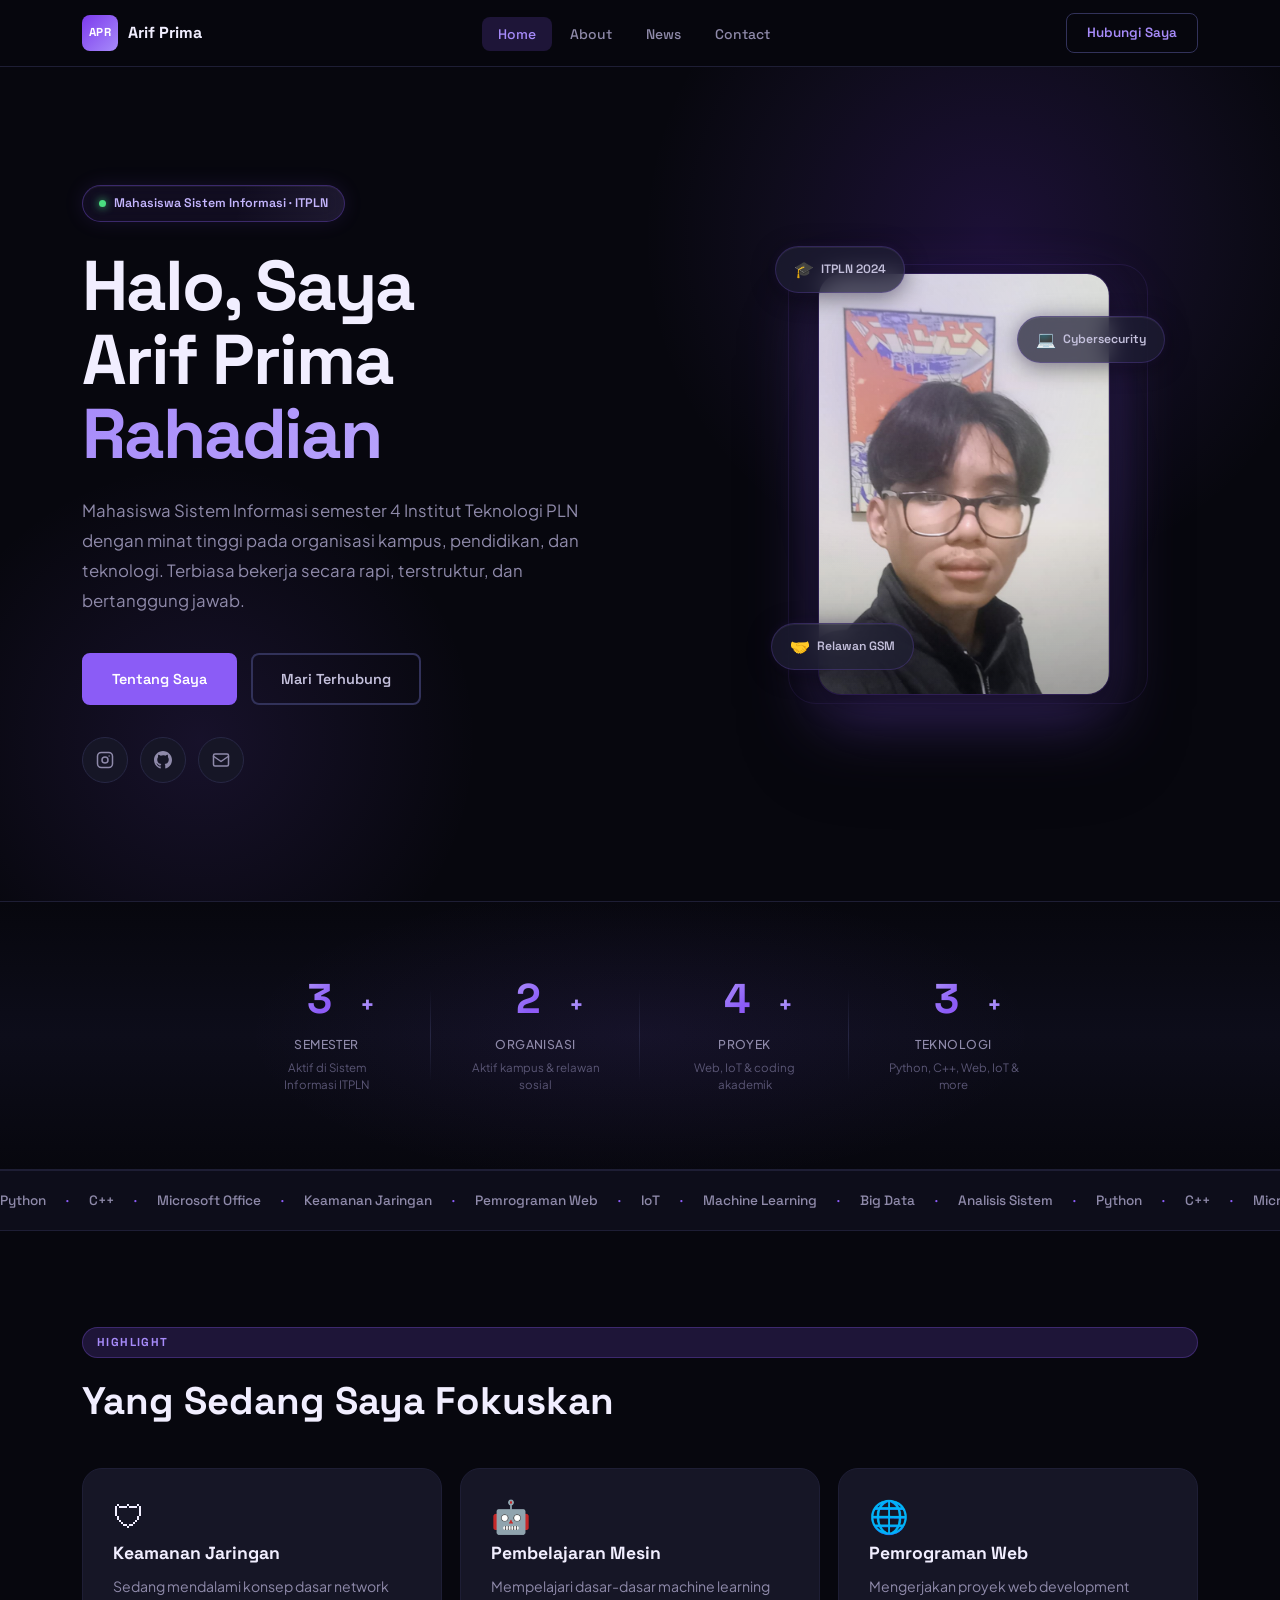
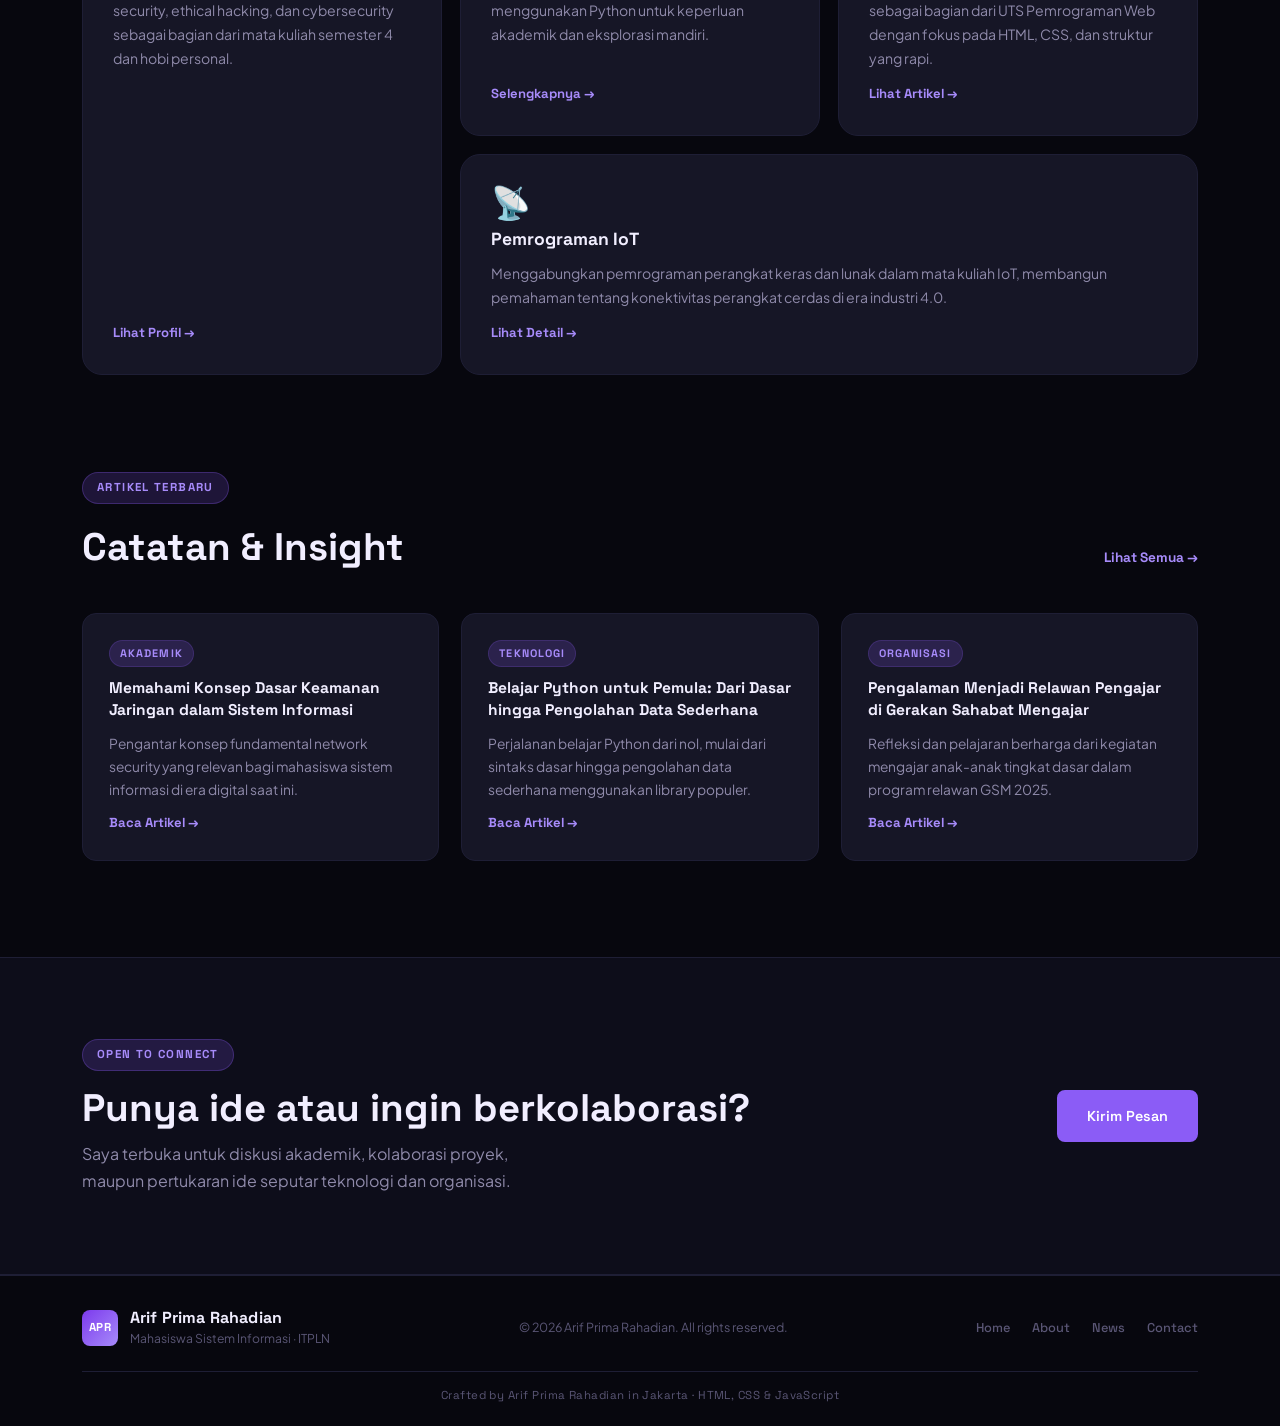
==== commit 74869712: "Add files via upload" ====
--- a/index.html
+++ b/index.html
@@ -10,6 +10,7 @@
   <meta property="og:title" content="Arif Prima Rahadian — Personal Profile" />
   <meta property="og:description" content="Mahasiswa Sistem Informasi ITPLN dengan minat pada cybersecurity, IoT, dan web development." />
   <meta property="og:type" content="website" />
+  <meta property="og:image" content="profile.jpeg" />
   <title>Arif Prima Rahadian — Personal Profile</title>
   <link rel="stylesheet" href="style.css" />
   <link rel="preconnect" href="https://fonts.googleapis.com" />
@@ -21,7 +22,7 @@
 
   <nav class="navbar">
     <div class="nav-container">
-      <a href="index.html" class="nav-brand">
+      <a href="#home" class="nav-brand">
         <span class="brand-icon">APR</span>
         <span class="brand-name">Arif Prima</span>
       </a>
@@ -44,7 +45,7 @@
 
   <main>
 
-    <section class="hero">
+    <section id="home" class="hero">
       <div class="hero-container">
         <div class="hero-left">
           <div class="hero-badge">
@@ -64,20 +65,21 @@
             <a href="contact.html" class="btn-outline">Mari Terhubung</a>
           </div>
           <div class="hero-social">
-            <a href="https://www.instagram.com/ariprim/" target="_blank" rel="noopener noreferrer" class="social-chip" aria-label="Instagram @ariprim">
-              <svg width="16" height="16" viewBox="0 0 24 24" fill="none" stroke="currentColor" stroke-width="2"><rect x="2" y="2" width="20" height="20" rx="5" ry="5"/><circle cx="12" cy="12" r="4"/><circle cx="17.5" cy="6.5" r="1" fill="currentColor" stroke="none"/></svg>
-              @ariprim
+            <a href="https://www.instagram.com/ariprim/" target="_blank" rel="noopener noreferrer" class="social-chip social-chip-icon" aria-label="Instagram @ariprim">
+              <svg aria-hidden="true" width="18" height="18" viewBox="0 0 24 24" fill="none" stroke="currentColor" stroke-width="2"><rect x="2" y="2" width="20" height="20" rx="5" ry="5"/><circle cx="12" cy="12" r="4"/><circle cx="17.5" cy="6.5" r="1" fill="currentColor" stroke="none"/></svg>
             </a>
-            <a href="https://github.com/ariprym" target="_blank" rel="noopener noreferrer" class="social-chip" aria-label="GitHub ariprym">
-              <svg width="16" height="16" viewBox="0 0 24 24" fill="currentColor"><path d="M12 0C5.374 0 0 5.373 0 12c0 5.302 3.438 9.8 8.207 11.387.599.111.793-.261.793-.577v-2.234c-3.338.726-4.033-1.416-4.033-1.416-.546-1.387-1.333-1.756-1.333-1.756-1.089-.745.083-.729.083-.729 1.205.084 1.839 1.237 1.839 1.237 1.07 1.834 2.807 1.304 3.492.997.107-.775.418-1.305.762-1.604-2.665-.305-5.467-1.334-5.467-5.931 0-1.311.469-2.381 1.236-3.221-.124-.303-.535-1.524.117-3.176 0 0 1.008-.322 3.301 1.23A11.509 11.509 0 0 1 12 5.803c1.02.005 2.047.138 3.006.404 2.291-1.552 3.297-1.23 3.297-1.23.653 1.653.242 2.874.118 3.176.77.84 1.235 1.911 1.235 3.221 0 4.609-2.807 5.624-5.479 5.921.43.372.823 1.102.823 2.222v3.293c0 .319.192.694.801.576C20.566 21.797 24 17.3 24 12c0-6.627-5.373-12-12-12z"/></svg>
-              ariprym
+            <a href="https://github.com/ariprym" target="_blank" rel="noopener noreferrer" class="social-chip social-chip-icon" aria-label="GitHub ariprym">
+              <svg aria-hidden="true" width="18" height="18" viewBox="0 0 24 24" fill="currentColor"><path d="M12 0C5.374 0 0 5.373 0 12c0 5.302 3.438 9.8 8.207 11.387.599.111.793-.261.793-.577v-2.234c-3.338.726-4.033-1.416-4.033-1.416-.546-1.387-1.333-1.756-1.333-1.756-1.089-.745.083-.729.083-.729 1.205.084 1.839 1.237 1.839 1.237 1.07 1.834 2.807 1.304 3.492.997.107-.775.418-1.305.762-1.604-2.665-.305-5.467-1.334-5.467-5.931 0-1.311.469-2.381 1.236-3.221-.124-.303-.535-1.524.117-3.176 0 0 1.008-.322 3.301 1.23A11.509 11.509 0 0 1 12 5.803c1.02.005 2.047.138 3.006.404 2.291-1.552 3.297-1.23 3.297-1.23.653 1.653.242 2.874.118 3.176.77.84 1.235 1.911 1.235 3.221 0 4.609-2.807 5.624-5.479 5.921.43.372.823 1.102.823 2.222v3.293c0 .319.192.694.801.576C20.566 21.797 24 17.3 24 12c0-6.627-5.373-12-12-12z"/></svg>
+            </a>
+            <a href="mailto:arifprimarahadian@gmail.com" class="social-chip social-chip-icon" aria-label="Email Arif">
+              <svg aria-hidden="true" width="18" height="18" viewBox="0 0 24 24" fill="none" stroke="currentColor" stroke-width="2" stroke-linecap="round" stroke-linejoin="round"><rect x="2" y="4" width="20" height="16" rx="2"/><path d="M2 7l10 7 10-7"/></svg>
             </a>
           </div>
         </div>
         <div class="hero-right">
           <div class="hero-card-wrap">
             <div class="profile-image-box">
-              <img src="profile.jpeg" alt="Foto Arif Prima Rahadian">
+              <img src="profile.jpeg" alt="Foto Arif Prima Rahadian" loading="lazy">
             </div>
             <div class="floating-card fc-1">
               <span>&#127891;</span> ITPLN 2024
@@ -241,13 +243,16 @@
     <div class="footer-container">
       <div class="footer-main">
         <div class="footer-brand">
-          <span class="brand-icon">APR</span>
+          <a href="#home" class="brand-icon">APR</a>
           <div>
             <strong>Arif Prima Rahadian</strong>
             <span>Mahasiswa Sistem Informasi &middot; ITPLN</span>
           </div>
         </div>
-        <p class="footer-copy" id="footerCopy">&copy; 2026 Arif Prima Rahadian. All rights reserved.</p>
+        <p class="footer-copy" id="footerCopy">
+          &copy; <span id="year"></span>
+          Arif Prima Rahadian. All rights reserved.
+        </p>
         <nav class="footer-nav" aria-label="Footer navigation">
           <a href="index.html">Home</a>
           <a href="about.html">About</a>
@@ -257,7 +262,9 @@
       </div>
       <div class="footer-divider"></div>
       <div class="footer-bottom">
-        <span class="footer-tagline">Built with passion in Jakarta &middot; HTML, CSS &amp; JavaScript</span>
+        <span class="footer-tagline">
+          Crafted by Arif Prima Rahadian in Jakarta · HTML, CSS & JavaScript
+        </span>
       </div>
     </div>
   </footer>
@@ -353,5 +360,10 @@
     }());
   </script>
 
+<script>
+  document.getElementById("year").textContent =
+    new Date().getFullYear();
+</script>
+
 </body>
 </html>
--- a/style.css
+++ b/style.css
@@ -326,6 +326,21 @@
   color: #fff;
   letter-spacing: 0.04em;
   flex-shrink: 0;
+  transition:
+    transform 0.25s ease,
+    box-shadow 0.25s ease;
+}
+
+.brand-icon:hover {
+  transform: translateY(-2px);
+  box-shadow: 0 0 16px rgba(139,92,246,0.35);
+}
+
+/* Ensure <a> brand-icon keeps white text & behaves like the span version */
+a.brand-icon {
+  color: #fff;
+  text-decoration: none;
+  cursor: pointer;
 }
 
 .brand-name {
@@ -360,6 +375,7 @@
 .nav-link:hover {
   color: var(--text-100);
   background: var(--bg-card);
+  transform: translateY(-1px);
 }
 
 .nav-link.active {
@@ -589,6 +605,21 @@
 
 .social-chip svg { flex-shrink: 0; }
 
+/* Icon-only variant — square pill, perfectly centered */
+.social-chip.social-chip-icon {
+  width: 46px;
+  height: 46px;
+  padding: 0;
+  justify-content: center;
+  align-items: center;
+  border-radius: var(--r-full);
+  flex-shrink: 0;
+}
+
+.social-chip-icon:hover {
+  transform: translateY(-3px) scale(1.04);
+}
+
 /* Hero right card */
 .hero-right {
   position: relative;
@@ -669,10 +700,10 @@
   margin: auto;
 
   box-shadow:
-    0 0 0 1px rgba(139,92,246,0.18),
-    0 8px 24px rgba(0,0,0,0.5),
-    0 24px 64px rgba(138,92,246,0.28),
-    0 48px 80px rgba(0,0,0,0.4);
+   0 0 0 1px rgba(139,92,246,0.18),
+   0 8px 24px rgba(0,0,0,0.5),
+   0 24px 64px rgba(138,92,246,0.38),
+   0 48px 80px rgba(0,0,0,0.4);
 
   animation:
     hero-float 6s ease-in-out infinite,
@@ -1205,19 +1236,36 @@
   gap: 12px;
 }
 
+.footer-brand > div {
+  display: flex;
+  flex-direction: column;
+  align-items: flex-start;
+  justify-content: center;
+  gap: 0;
+}
+
 .footer-brand strong {
   display: block;
   font-family: var(--font-head);
-  font-size: 0.92rem;
-  font-weight: 700;
+  font-size: 1rem;
+  font-weight: 800;
   color: var(--text-100);
+  letter-spacing: 0.01em;
+  line-height: 1.25;
+  margin: 0;
 }
 
 .footer-brand span {
   display: block;
   font-size: 0.76rem;
   color: var(--text-400);
-  margin-top: 2px;
+  margin-top: 3px;
+  line-height: 1.3;
+}
+
+.footer-brand .brand-icon {
+  flex-shrink: 0;
+  align-self: center;
 }
 
 .footer-copy {
